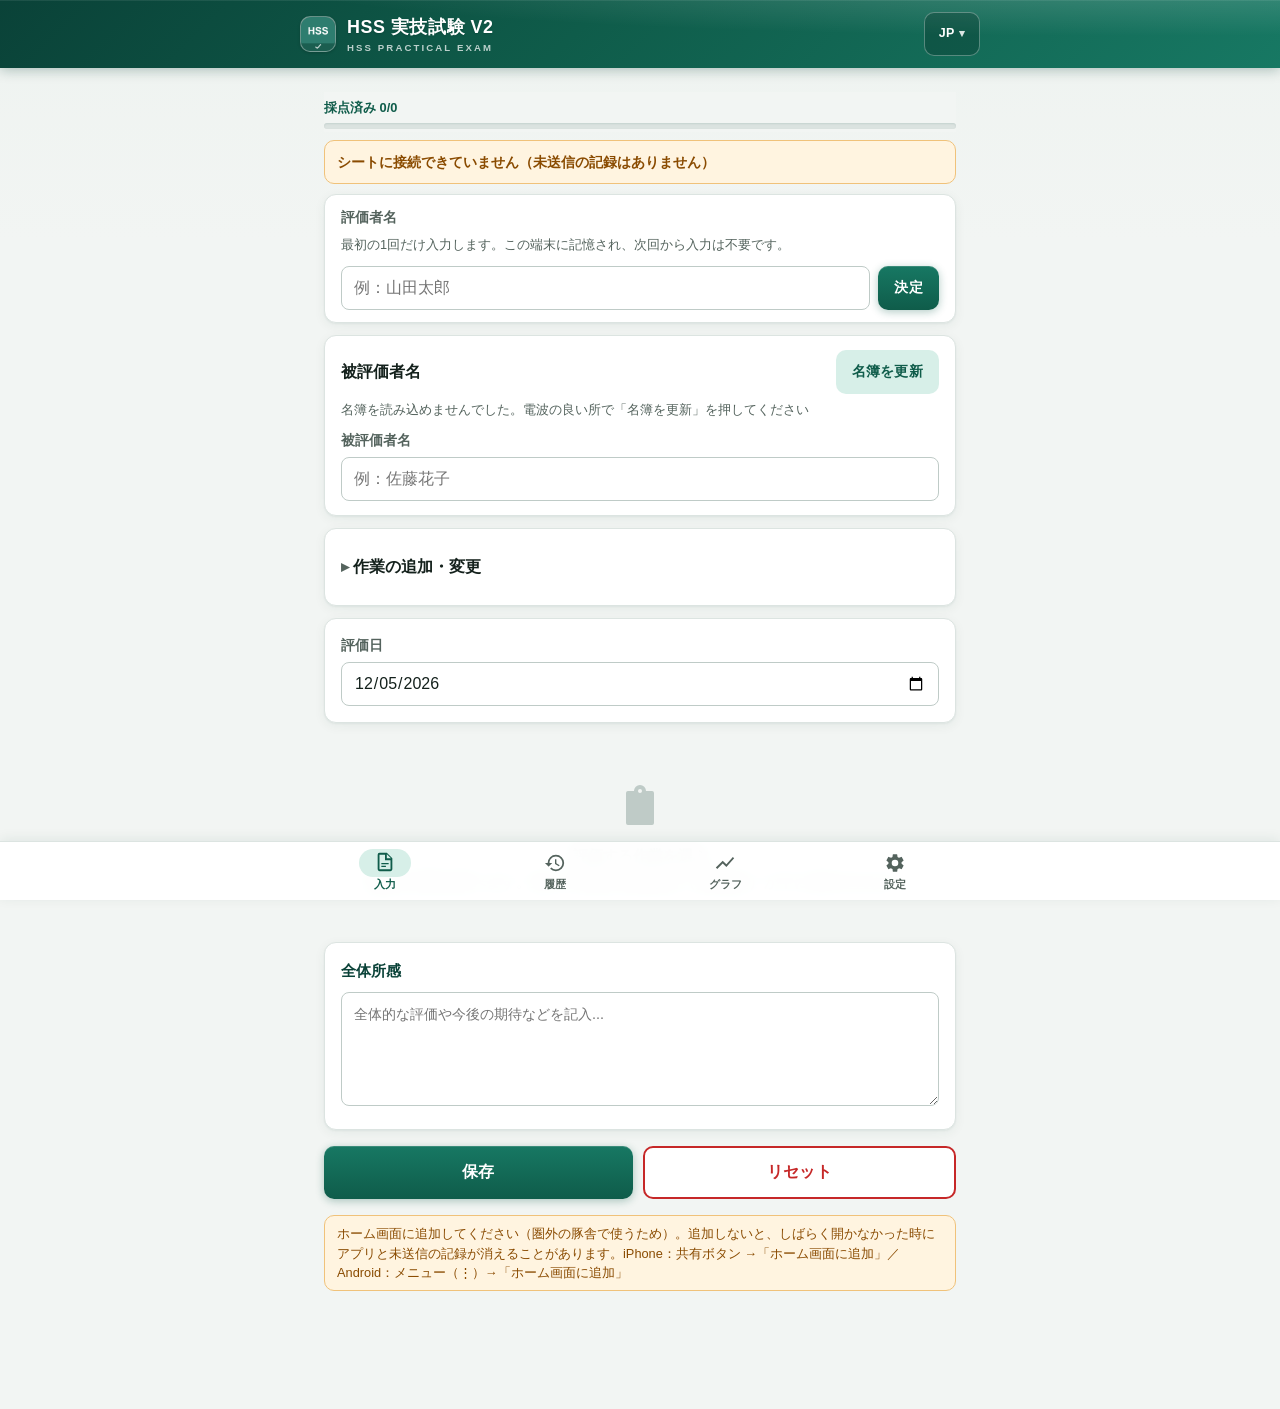
==== index.html @ 52266263 "fix(ui): 打っただけの評価者名を保存で消さない・最初の案内を「名前をタップ」に - 評価者名は決定/Enterに加えて change（キーボードを閉じた時）と保存・人の選択の時にも確定する -" ====
<!DOCTYPE html>
<html lang="ja">
<head>
<meta charset="UTF-8">
<meta name="viewport" content="width=device-width, initial-scale=1.0, viewport-fit=cover">
<title>HSS 実技試験 V2</title>
<meta name="description" content="HSS認定制度の実技試験V2。作業別評価専門・複数作業を選んで一括採点。オフライン対応PWA">
<meta name="color-scheme" content="light">
<meta name="theme-color" content="#0f5c4a">
<meta name="apple-mobile-web-app-capable" content="yes">
<meta name="apple-mobile-web-app-status-bar-style" content="black-translucent">
<meta name="apple-mobile-web-app-title" content="実技試験V2">
<link rel="manifest" href="manifest.json">
<link rel="icon" href="icon-192.png">
<link rel="apple-touch-icon" href="icon-192.png">
<script src="chart.umd.min.js" defer></script>
<link rel="stylesheet" href="styles.css">
<link rel="stylesheet" href="v2.css">
</head>
<body>

<header class="hdr">
  <div class="brand">
    <span class="brand-mk" aria-hidden="true"><img src="icon-192.png" alt="" width="36" height="36"></span>
    <div>
      <h1 data-t="appTitle">HSS 実技試験 V2</h1>
      <span class="brand-sub">HSS PRACTICAL EXAM</span>
    </div>
  </div>
  <!-- 言語切替: 今の言語だけを出す1ボタン → 押すと4言語のメニュー（採点の途中では変えないので幅を取らせない） -->
  <div class="lsw">
    <button type="button" id="lswBtn" class="lsw-btn" onclick="toggleLangMenu()" aria-haspopup="true" aria-expanded="false" aria-controls="lswMenu" aria-label="Language: 日本語"><span id="lswCur">JP</span><span class="lsw-car" aria-hidden="true">▾</span></button>
    <div id="lswMenu" class="lsw-menu" role="group" aria-label="Language" hidden>
      <button type="button" class="on" onclick="setLang('ja')" aria-pressed="true" lang="ja" data-code="JP">JP<span class="lsw-nm">日本語</span></button>
      <button type="button" onclick="setLang('en')" aria-pressed="false" lang="en" data-code="EN">EN<span class="lsw-nm">English</span></button>
      <button type="button" onclick="setLang('vi')" aria-pressed="false" lang="vi" data-code="VI">VI<span class="lsw-nm">Tiếng Việt</span></button>
      <button type="button" onclick="setLang('id')" aria-pressed="false" lang="id" data-code="ID">ID<span class="lsw-nm">Bahasa Indonesia</span></button>
    </div>
  </div>
</header>

<!-- 新しい版の通知（採点途中なら保存後に再読み込み。途中でなければ自動で再読み込み） -->
<div class="updbar" id="updBar" role="status" aria-live="polite" hidden>
  <span data-t="updReady">新しい版のアプリがあります。</span>
  <button type="button" class="b b1 b-slim" onclick="reloadApp()" data-t="btnReloadApp">再読み込み</button>
</div>

<div class="ebar" id="editBar">
  <span data-t="editingBanner">編集中</span>
  <button onclick="cancelEdit()" data-t="cancelEdit">取消</button>
</div>

<!-- 入力 -->
<div id="pgIn" class="pg on">
  <div class="prog" id="prog"><div class="prog-b" id="progB" role="progressbar" aria-valuemin="0" aria-valuemax="0" aria-valuenow="0"><div class="prog-f" id="progF"></div></div><span class="prog-t" id="progT"></span><button type="button" id="missNext" class="miss-next" onclick="missNext()" hidden></button></div>

  <div id="syncBar" class="syncbar" role="status" aria-live="polite"></div>

  <!-- 評価者（一度入れたら記憶） -->
  <div class="cd evbox" id="evBox">
    <div id="evShow" class="ev-show">
      <span class="ev-lbl" data-t="labelEvaluator">評価者名</span>
      <strong id="evName" class="ev-nm"></strong>
      <button class="b b3 b-slim" onclick="editEvaluator()" data-t="btnChange">変更</button>
    </div>
    <div id="evEdit" class="ev-edit">
      <label for="fEv" data-t="labelEvaluator">評価者名</label>
      <p class="wsel-hint" data-t="evHint">最初の1回だけ入力します。この端末に記憶され、次回から入力は不要です。</p>
      <div class="ev-row">
        <input type="text" id="fEv" data-ph="phEv" placeholder="例：山田太郎" autocomplete="name" enterkeyhint="done">
        <button class="b b1 b-slim" onclick="commitEvaluator()" data-t="btnOk">決定</button>
      </div>
    </div>
  </div>

  <!-- 被評価者タブ（シートの「受験者」から） -->
  <div class="cd eebox">
    <div class="wsel-hd">
      <h3 data-t="labelEvaluatee">被評価者名</h3>
      <button class="b b3 b-slim" onclick="reloadRoster()" data-t="btnReload">名簿を更新</button>
    </div>
    <p id="eeLead" class="ee-lead" hidden></p>
    <div id="eeFarms" class="efarms" role="group" aria-label="Farm"></div>
    <div id="eeFindBox" class="ee-find" hidden>
      <input type="search" id="eeFind" data-ph="eeFindPh" placeholder="名前で探す" aria-label="Search" autocomplete="off" enterkeyhint="search">
    </div>
    <div id="eeTabs" class="eetabs" role="group" aria-label="Evaluatee"></div>
    <p id="eeNote" class="wsel-hint" aria-live="polite"></p>
    <p id="eeWarn" class="eewarn" role="status" hidden></p>
    <button type="button" id="eeAdd" class="b b3 b-slim ee-add" onclick="openManualEe()" data-t="eeAddManual" hidden>＋ 名簿にない人を入力</button>
    <div id="eeManual" class="ee-manual">
      <label for="fEe" data-t="labelEvaluatee">被評価者名</label>
      <input type="text" id="fEe" data-ph="phEe" placeholder="例：佐藤花子">
    </div>
  </div>

  <!-- 作業の複数選択パネル（名簿の作業が自動で入る。手動で変更も可） -->
  <details class="cd wsel" id="wselBox">
    <summary class="wsel-hd">
      <h3 data-t="wselTitle">作業の追加・変更</h3>
      <span class="wsel-cnt" id="wselCnt" aria-live="polite"></span>
    </summary>
    <p class="wsel-hint" data-t="wselHint">名簿の人を選ぶと作業は自動で入ります。ここは作業を足す・外す時や、名簿にない人を評価する時に使います。</p>
    <div id="wselCats"></div>
    <div class="wsel-acts">
      <button class="b b2 b-slim" onclick="clearWorks()" data-t="btnClearSel">選択を全て解除</button>
    </div>
  </details>

  <div class="cd meta">
    <label for="fDate" data-t="labelDate">評価日</label>
    <input type="date" id="fDate">
  </div>

  <div id="eeCur" class="eecur" role="status" tabindex="-1" hidden></div>
  <div id="cards"></div>

  <div class="cd oasec">
    <h3 id="fOvLbl" data-t="overall">全体所感</h3>
    <textarea id="fOv" class="oata" rows="4" data-ph="phOv" aria-labelledby="fOvLbl" placeholder="全体的な評価や今後の期待などを記入..."></textarea>
  </div>
  <div class="bg">
    <button class="b b1" id="btnSave" onclick="doSave()" data-t="btnSave">保存</button>
    <button class="b b2" onclick="doReset()" data-t="btnReset">リセット</button>
  </div>
  <!-- ホーム画面から起動していない時の案内（Safari はホーム画面に無いサイトの保存を7日で消す）。
       名簿の1人目が初期画面に入るよう、入力タブでは末尾に置く（設定タブにも同じ案内） -->
  <p id="a2hsBar" class="a2hsbar mt12" data-t="a2hs" hidden>ホーム画面に追加してください（圏外の豚舎で使うため）。</p>
</div>

<!-- 履歴 -->
<div id="pgHi" class="pg">
  <div class="hctrl">
    <select id="hFil" onchange="drawHist()"><option value="" data-t="filterAll">全員</option></select>
    <button class="b b3 b-slim" onclick="doCSV()" data-t="btnCSV">CSV出力</button>
  </div>
  <div id="hList" class="hlist"></div>
</div>

<!-- グラフ -->
<div id="pgCh" class="pg">
  <div class="chc">
    <label for="chSel" data-t="selEe">被評価者を選択</label>
    <select id="chSel" onchange="onChPerson()"><option value="" data-t="selPh">-- 選択してください --</option></select>
    <label for="chWork" data-t="chWorkLbl">作業</label>
    <select id="chWork" onchange="drawCharts()"></select>
  </div>
  <div id="chArea">
    <div class="chb"><h3 data-t="chLine">平均点の推移</h3><canvas id="cvL"></canvas></div>
    <div class="chb"><h3 data-t="chRadar">種目別レーダーチャート（直近）</h3><canvas id="cvR"></canvas></div>
  </div>
  <div id="chNone" class="nd" style="display:none" data-t="selEe"></div>
</div>

<!-- 設定 -->
<div id="pgCfg" class="pg">
  <div class="cfg-blk">
    <label for="cfgUrl" data-t="sheetUrlLbl">記録用スプレッドシートの送信先URL（GAS …/exec）</label>
    <input type="url" id="cfgUrl" inputmode="url" autocomplete="off" placeholder="https://script.google.com/macros/s/…/exec">
    <div class="mt12"><button class="b b1 b-full" onclick="saveSheetUrl()" data-t="btnSaveUrl">送信先を保存して接続確認</button></div>
  </div>
  <div class="cfg-blk">
    <label for="cfgExamStart" data-t="examStartLbl">試験開始日</label>
    <input type="date" id="cfgExamStart" onchange="setExamStart(this.value)">
    <p class="cfg-hint mt12" data-t="examStartHint">この日以降の記録で「実施済・途中・残り」を数えます（2日以上に分けた試験も続きから）。前回の試験の記録が端末に残っている時に設定してください。空欄＝端末の全記録。</p>
  </div>
  <div class="cfg-blk">
    <p data-t="backupHint" class="cfg-hint">端末の故障や誤消去に備えて、全評価データを1ファイルに保存できます。復元では既存の記録は残り、新しい記録だけが追加されます。</p>
    <button class="b b4 b-full" onclick="exportAll()" data-t="expAll">⬇ 全データをバックアップ</button>
    <div class="mt12">
      <button class="b b3 b-full" onclick="document.getElementById('impAllFile').click()" data-t="impAll">⬆ バックアップから復元</button>
    </div>
    <input type="file" id="impAllFile" accept="application/json,.json" style="display:none" onchange="importAll(this)">
  </div>
  <div class="cfg-blk">
    <p class="cfg-hint" data-t="aboutHint">評価項目（各作業5種目・レベル1〜5基準）は睦沢農場「業務の目的と注意点」と現場マニュアルに基づいています。項目の変更はアプリ更新で行います。</p>
    <p class="cfg-hint" id="dataVer"></p>
    <p class="cfg-hint" id="storeSt"></p>
    <p class="a2hsbar" data-t="a2hs" hidden>ホーム画面に追加してください（圏外の豚舎で使うため）。</p>
  </div>
</div>

<!-- モーダル -->
<div class="mo" id="modal" role="dialog" aria-modal="true" aria-labelledby="moTitle" onclick="if(event.target===this)closeMo()">
  <div class="mc" id="moBody"></div>
</div>
<div class="toast" id="toast" role="status" aria-live="polite"></div>

<!-- タブ -->
<nav class="tabs" aria-label="Main">
  <button class="on" data-pg="pgIn" onclick="swTab(this)">
    <svg viewBox="0 0 24 24"><path d="M14 2H6a2 2 0 0 0-2 2v16a2 2 0 0 0 2 2h12a2 2 0 0 0 2-2V8l-6-6zM14 3.5L18.5 8H14V3.5zM6 20V4h6v6h6v10H6z"/><path d="M8 13h8v1.5H8zM8 16h5v1.5H8z"/></svg>
    <span data-t="tabIn">入力</span>
  </button>
  <button data-pg="pgHi" onclick="swTab(this)">
    <svg viewBox="0 0 24 24"><path d="M13 3a9 9 0 0 0-9 9H1l3.89 3.89.07.14L9 12H6c0-3.87 3.13-7 7-7s7 3.13 7 7-3.13 7-7 7c-1.93 0-3.68-.79-4.94-2.06l-1.42 1.42A8.954 8.954 0 0 0 13 21a9 9 0 0 0 0-18zm-1 5v5l4.28 2.54.72-1.21-3.5-2.08V8H12z"/></svg>
    <span data-t="tabHi">履歴</span>
  </button>
  <button data-pg="pgCh" onclick="swTab(this)">
    <svg viewBox="0 0 24 24"><path d="M3.5 18.49l6-6.01 4 4L22 6.92l-1.41-1.41-7.09 7.97-4-4L2 16.99z"/></svg>
    <span data-t="tabCh">グラフ</span>
  </button>
  <button data-pg="pgCfg" onclick="swTab(this)">
    <svg viewBox="0 0 24 24"><path d="M19.14 12.94c.04-.3.06-.61.06-.94 0-.32-.02-.64-.07-.94l2.03-1.58a.49.49 0 0 0 .12-.61l-1.92-3.32a.49.49 0 0 0-.59-.22l-2.39.96c-.5-.38-1.03-.7-1.62-.94l-.36-2.54a.48.48 0 0 0-.48-.41h-3.84a.48.48 0 0 0-.48.41l-.36 2.54c-.59.24-1.13.57-1.62.94l-2.39-.96a.49.49 0 0 0-.59.22L2.74 8.87a.48.48 0 0 0 .12.61l2.03 1.58c-.05.3-.07.62-.07.94s.02.64.07.94l-2.03 1.58a.49.49 0 0 0-.12.61l1.92 3.32c.12.22.37.29.59.22l2.39-.96c.5.38 1.03.7 1.62.94l.36 2.54c.05.24.26.41.48.41h3.84c.24 0 .44-.17.48-.41l.36-2.54c.59-.24 1.13-.56 1.62-.94l2.39.96c.22.08.47 0 .59-.22l1.92-3.32c.12-.22.07-.47-.12-.61l-2.01-1.58zM12 15.6A3.6 3.6 0 1 1 12 8.4a3.6 3.6 0 0 1 0 7.2z"/></svg>
    <span data-t="tabCfg">設定</span>
  </button>
</nav>

<script src="works-v2.js"></script>
<script src="js/config.js"></script>
<script src="js/util.js"></script>
<script src="js/i18n.js"></script>
<script src="js/data.js"></script>
<script src="js/store.js"></script>
<script src="js/person.js"></script>
<script src="js/contract.js"></script>
<script src="js/ui.js"></script>
<script src="js/sync.js"></script>
<script src="js/app.js"></script>
</body>
</html>
---- styles.css ----
/* ==============================================================
   HSS 評価システム — スタイルシート v3
   設計方針: ビジネス調・視認性最優先（高コントラスト / 44px+ タップ領域）
   構成: 1.トークン 2.ベース 3.ヘッダー 4.バー類 5.ページ/カード
        6.入力 7.採点 8.基準 9.ボタン 10.履歴 11.モーダル
        12.グラフ 13.設定 14.フィードバック 15.ナビ 16.応答/印刷
   ============================================================== */

/* ---------- 1. デザイントークン ---------- */
*,*::before,*::after{box-sizing:border-box;margin:0;padding:0}
:root{
  /* ブランド（深緑） */
  --pri:#177863;
  --pri-d:#0f5c4a;
  --pri-dd:#0a4238;
  --pri-l:#d7efe8;
  --pri-ll:#eef8f4;
  /* スコア5段階（信号系・文字色はWCAG 4.5:1以上を各背景で担保）
     背景が明るい 2〜4 は濃色文字、暗い 1・5 は白文字 */
  --s5:#12753a;--s5-tx:#ffffff;
  --s4:#7cb342;--s4-tx:#1f3308;
  --s3:#f6b100;--s3-tx:#4a3800;
  --s2:#f57c00;--s2-on:#401f00;--s2-tx:#a34700;
  --s1:#c62828;--s1-tx:#c62828;
  --s1-l:#fdecea;--s2-l:#fff3e0;
  /* ニュートラル */
  --bg:#f2f5f3;
  --card:#ffffff;
  --txt:#14211c;
  --sub:#54635d;
  --bdr:#dce4e1;
  --bdr-strong:#bfcbc7;
  /* 形状・影（ブランド色を含む多層シャドウ） */
  --r-sm:8px;--r:12px;--r-lg:18px;
  --sh:0 1px 2px rgba(10,66,56,.05),0 3px 12px rgba(10,66,56,.06);
  --sh-lg:0 6px 16px rgba(10,66,56,.10),0 16px 40px rgba(10,66,56,.14);
  /* タップ領域の最低寸法 */
  --tap:44px;
  /* iOS セーフエリア */
  --safe-b:env(safe-area-inset-bottom,0px);
  color-scheme:light;
  accent-color:var(--pri);
}

/* ---------- 2. ベース ---------- */
html{font-size:16px;-webkit-text-size-adjust:100%;scrollbar-color:var(--bdr-strong) transparent}
body{
  font-family:"Noto Sans JP",-apple-system,BlinkMacSystemFont,"Hiragino Kaku Gothic ProN","Yu Gothic UI",Meiryo,sans-serif;
  font-feature-settings:"palt";
  background:var(--bg);
  background-image:linear-gradient(180deg,#eef3f0 0%,var(--bg) 240px);
  color:var(--txt);line-height:1.6;min-height:100vh;
  padding-bottom:calc(84px + var(--safe-b));
  -webkit-tap-highlight-color:transparent;
}
::-webkit-scrollbar{width:10px;height:10px}
::-webkit-scrollbar-thumb{background:var(--bdr-strong);border-radius:5px;border:2px solid var(--bg)}
::-webkit-scrollbar-track{background:transparent}
:focus-visible{outline:3px solid var(--pri);outline-offset:2px;border-radius:4px}
::selection{background:var(--pri-l)}
button{touch-action:manipulation}

/* ---------- 3. ヘッダー ---------- */
.hdr{
  background:
    radial-gradient(130% 160% at 88% -30%,rgba(255,255,255,.20),transparent 52%),
    linear-gradient(135deg,var(--pri-dd) 0%,var(--pri-d) 45%,var(--pri) 100%);
  color:#fff;padding:11px 16px;
  padding-top:calc(11px + env(safe-area-inset-top,0px));
  display:flex;align-items:center;gap:10px;
  /* 貼り付けない: 採点中に固定で残すのは進捗と作業見出しだけ（言語は採点の途中で変えない） */
  position:relative;z-index:100;
  box-shadow:0 1px 0 rgba(255,255,255,.08) inset,0 2px 12px rgba(10,66,56,.30);
}
.brand{display:flex;align-items:center;gap:11px;flex:1;min-width:0}
.brand>div{min-width:0}
.brand-mk{
  flex-shrink:0;width:36px;height:36px;border-radius:10px;
  background:linear-gradient(160deg,rgba(255,255,255,.22),rgba(255,255,255,.08));
  border:1px solid rgba(255,255,255,.30);
  box-shadow:0 1px 3px rgba(0,0,0,.18),0 1px 0 rgba(255,255,255,.14) inset;
  display:flex;align-items:center;justify-content:center;overflow:hidden;
}
.brand-mk img{width:100%;height:100%;object-fit:cover;border-radius:inherit;display:block}
.hdr h1{font-size:1.04rem;font-weight:700;letter-spacing:.03em;white-space:nowrap;overflow:hidden;text-overflow:ellipsis;text-shadow:0 1px 2px rgba(0,0,0,.15)}
.hdr .brand-sub{display:block;font-size:.6rem;font-weight:600;color:rgba(255,255,255,.72);letter-spacing:.22em;line-height:1.3;text-transform:uppercase}
.lsw{position:relative;flex-shrink:0}
/* 今の言語だけの1ボタン（押すと4言語のメニュー） */
.lsw-btn{
  display:inline-flex;align-items:center;justify-content:center;gap:4px;
  min-width:56px;min-height:44px;padding:0 10px;border-radius:10px;
  background:rgba(0,0,0,.18);border:1px solid rgba(255,255,255,.30);color:#fff;
  font:inherit;font-size:.78rem;font-weight:700;letter-spacing:.04em;cursor:pointer;
  transition:background .15s;
}
.lsw-btn:hover,.lsw-btn[aria-expanded="true"]{background:rgba(255,255,255,.16)}
.lsw-car{font-size:.7rem;opacity:.85}
.lsw-menu{
  position:absolute;right:0;top:calc(100% + 6px);z-index:120;min-width:196px;
  display:flex;flex-direction:column;gap:2px;padding:4px;
  background:#fff;border:1px solid var(--bdr);border-radius:12px;box-shadow:0 8px 24px rgba(10,66,56,.22);
}
.lsw-menu[hidden]{display:none}
.lsw-menu button{
  display:flex;align-items:center;gap:10px;min-height:44px;padding:6px 12px;border:0;border-radius:8px;
  background:transparent;color:var(--txt);font:inherit;font-size:.78rem;font-weight:800;letter-spacing:.04em;
  text-align:left;cursor:pointer;
}
.lsw-menu .lsw-nm{font-size:.92rem;font-weight:600;letter-spacing:0}
.lsw-menu button:hover{background:var(--pri-ll)}
.lsw-menu button.on{background:var(--pri-l);color:var(--pri-dd)}
.lsw-menu button.on::after{content:"✓";margin-left:auto;font-weight:800;color:var(--pri-d)}
/* スマホ幅: 飾りの英字サブタイトルは出さず、アプリ名は切らずに折り返す（ヘッダー56〜60px） */
@media(max-width:479.98px){
  .hdr{padding:6px 12px;padding-top:calc(6px + env(safe-area-inset-top,0px));gap:8px}
  .brand{gap:9px}
  .hdr .brand-sub{display:none}
  .hdr h1{font-size:.95rem;line-height:1.2;white-space:normal;overflow:visible;text-overflow:clip;overflow-wrap:anywhere}
}

/* ---------- 4. モード切替・豚舎/作業バー・編集バナー ---------- */
.modebar{display:flex;background:#fff;border-bottom:1px solid var(--bdr);box-shadow:0 1px 3px rgba(10,66,56,.04)}
.modebar button{
  flex:1;min-height:var(--tap);padding:12px 8px;border:none;background:#fff;
  font-size:.93rem;font-weight:700;letter-spacing:.01em;color:var(--sub);cursor:pointer;
  border-bottom:3px solid transparent;
  transition:color .15s,border-color .15s,background .15s;
}
.modebar button:hover{color:var(--pri-d);background:var(--pri-ll)}
.modebar button.on{color:var(--pri-d);border-bottom-color:var(--pri);background:var(--pri-ll)}
.modebar button:active{transform:scale(.98)}

.barnbar{display:flex;align-items:center;gap:8px;background:#fff;border-bottom:1px solid var(--bdr);padding:10px 16px}
.barnbar-lbl{font-size:.82rem;font-weight:700;color:var(--sub);white-space:nowrap}
.bb-ic{flex-shrink:0;width:18px;height:18px;fill:var(--pri);}
.barnbar select{
  flex:1;max-width:320px;min-height:var(--tap);padding:9px 34px 9px 12px;
  border:2px solid var(--pri);border-radius:var(--r-sm);
  background:#fff url("data:image/svg+xml;charset=utf-8,%3Csvg xmlns='http://www.w3.org/2000/svg' width='12' height='8'%3E%3Cpath d='M1 1l5 5 5-5' fill='none' stroke='%23177863' stroke-width='2' stroke-linecap='round'/%3E%3C/svg%3E") no-repeat right 12px center;
  font-size:.95rem;font-weight:700;color:var(--pri-d);cursor:pointer;
  appearance:none;-webkit-appearance:none;
  box-shadow:0 1px 2px rgba(10,66,56,.06);
  transition:background-color .15s,box-shadow .15s;
}
.barnbar select:hover{background-color:var(--pri-ll)}
.barnbar select:focus{box-shadow:0 0 0 3px var(--pri-l)}

.ebar{
  display:none;background:var(--s2-l);border-bottom:2px solid var(--s2);
  padding:10px 16px;text-align:center;font-size:.85rem;font-weight:700;color:var(--s2-tx);
  align-items:center;justify-content:center;gap:10px;
}
.ebar.show{display:flex}
.ebar button{background:#fff;border:1.5px solid var(--s2-tx);color:var(--s2-tx);border-radius:7px;padding:5px 14px;min-height:44px;font-size:.8rem;font-weight:700;cursor:pointer;transition:background .15s,color .15s}
.ebar button:hover{background:var(--s2-tx);color:#fff}

/* ---------- 5. ページ・カード ---------- */
.pg{display:none;padding:16px;max-width:680px;margin:0 auto}
.pg.on{display:block;animation:pgin .22s ease-out}
@keyframes pgin{from{opacity:0;transform:translateY(6px)}to{opacity:1;transform:none}}

.cd{background:var(--card);border:1px solid var(--bdr);border-radius:var(--r);padding:16px;margin-bottom:12px;box-shadow:var(--sh)}

/* 評価カードの入場を段階表示（遅延はJS側でカード通し番号から付与。見出しは対象外） */
#cards>.cd{animation:cdin .3s ease-out backwards}
@keyframes cdin{from{opacity:0;transform:translateY(8px)}to{opacity:1;transform:none}}

/* セクション見出し */
.stit{
  display:flex;align-items:baseline;gap:8px;
  font-size:.97rem;font-weight:700;letter-spacing:.02em;color:var(--pri-dd);
  padding:10px 2px 8px;margin-top:14px;margin-bottom:12px;
  border-bottom:2px solid var(--pri);
}
.stit::before{content:"";width:5px;height:1.05em;border-radius:3px;background:linear-gradient(180deg,var(--pri),var(--pri-d));align-self:center;flex-shrink:0}
.stit .stit-sub{font-size:.72rem;color:var(--sub);font-weight:600;margin-left:4px}

/* ---------- 6. メタ入力・所感 ---------- */
.meta label{display:block;font-size:.85rem;font-weight:700;color:var(--sub);margin-bottom:5px}
.meta input{
  width:100%;min-height:var(--tap);padding:10px 12px;
  border:1.5px solid var(--bdr-strong);border-radius:var(--r-sm);
  font-size:1rem;font-family:inherit;margin-bottom:14px;outline:0;background:#fff;color:var(--txt);
  transition:border-color .15s,box-shadow .15s;
}
.meta input:hover{border-color:var(--pri)}
.meta input:focus{border-color:var(--pri);box-shadow:0 0 0 3px var(--pri-l)}
.meta input:last-child{margin-bottom:0}

.oasec h3{font-size:.95rem;margin-bottom:8px;color:var(--pri-dd)}
.ec textarea,.oata{
  width:100%;padding:10px 12px;border:1.5px solid var(--bdr-strong);border-radius:var(--r-sm);
  font-size:.9rem;font-family:inherit;line-height:1.6;resize:vertical;min-height:60px;outline:0;
  background:#fff;color:var(--txt);transition:border-color .15s,box-shadow .15s;
}
.ec textarea:hover,.oata:hover{border-color:var(--pri)}
.ec textarea:focus,.oata:focus{border-color:var(--pri);box-shadow:0 0 0 3px var(--pri-l)}
.clbl{font-size:.8rem;font-weight:600;color:var(--sub);margin-bottom:4px}

/* ---------- 7. 評価カード・採点 ---------- */
.ec{border-left:4px solid var(--bdr-strong);transition:border-color .3s,box-shadow .3s}
.ec.scored{border-left-color:var(--pri)}
.ec .en{font-size:.72rem;font-weight:700;color:var(--pri);letter-spacing:.1em;font-variant-numeric:tabular-nums}
.ec .enm{font-size:1.04rem;font-weight:700;margin:4px 0;line-height:1.45}
.ec .ed{font-size:.82rem;color:var(--sub);margin-bottom:12px;line-height:1.55}

/* 点数ボタン: 各スコア色を --sc に集約（下端ヒント/ホバー/選択で共用） */
.sr{display:flex;gap:clamp(3px,1.2vw,6px);margin-bottom:10px}   /* 狭い画面ではすき間を詰めてラベルの幅を確保 */
.sb{
  flex:1;min-width:0;min-height:58px;padding:4px 1px 6px;border:2px solid var(--bdr-strong);border-radius:10px;background:#fff;
  font-size:1.15rem;font-weight:700;font-variant-numeric:tabular-nums;color:var(--txt);cursor:pointer;
  display:flex;flex-direction:column;align-items:center;justify-content:center;gap:1px;
  position:relative;overflow:hidden;
  transition:transform .12s,border-color .15s,background .15s,box-shadow .15s,color .15s;
}
.sb::after{content:"";position:absolute;left:0;right:0;bottom:0;height:4px;background:var(--sc,transparent);opacity:.55;transition:opacity .15s}
.sb[data-s="5"]{--sc:var(--s5)}
.sb[data-s="4"]{--sc:var(--s4)}
.sb[data-s="3"]{--sc:var(--s3)}
.sb[data-s="2"]{--sc:var(--s2)}
.sb[data-s="1"]{--sc:var(--s1)}
.sb .sl{
  /* 点数の意味を伝える唯一のラベル: 切らない（幅に合わせて縮め、足りなければ2行。高さは2行分でそろえる） */
  font-size:clamp(.6rem,2.6vw,.7rem);font-weight:600;color:var(--sub);line-height:1.1;letter-spacing:-.01em;
  text-align:center;padding:0;max-width:100%;overflow-wrap:anywhere;hyphens:auto;-webkit-hyphens:auto;
  min-height:2.2em;display:flex;align-items:center;justify-content:center;
}
.sb:hover{border-color:var(--sc,var(--pri));background:var(--pri-ll)}
.sb:active{transform:scale(.94)}
.sb.sel{background:var(--sc);border-color:transparent;box-shadow:0 3px 10px rgba(10,66,56,.24)}
.sb.sel::after{opacity:0}
.sb[data-s="5"].sel{color:var(--s5-tx)}
.sb[data-s="5"].sel .sl{color:rgba(255,255,255,.92)}
.sb[data-s="4"].sel{color:var(--s4-tx)}
.sb[data-s="4"].sel .sl{color:var(--s4-tx)}
.sb[data-s="3"].sel{color:var(--s3-tx)}
.sb[data-s="3"].sel .sl{color:var(--s3-tx)}
.sb[data-s="2"].sel{color:var(--s2-on)}
.sb[data-s="2"].sel .sl{color:var(--s2-on)}
.sb[data-s="1"].sel{color:#fff}
.sb[data-s="1"].sel .sl{color:rgba(255,255,255,.92)}

/* 未採点警告 */
.ec.warn{border-left-color:var(--s1);box-shadow:0 0 0 2px var(--s1-l),var(--sh);animation:shake .4s}
@keyframes shake{0%,100%{transform:translateX(0)}25%{transform:translateX(-4px)}75%{transform:translateX(4px)}}

/* 採点進捗バー */
.prog{position:sticky;top:0;z-index:90;background:var(--bg);display:flex;align-items:center;gap:10px;padding:6px 0 14px;margin-bottom:8px}
/* 進捗バーは .prog の下端の全幅の線（未採点ボタンが出ても潰れない） */
.prog-b{position:absolute;left:0;right:0;bottom:3px;height:6px;background:#dbe3e0;border-radius:6px;overflow:hidden;box-shadow:inset 0 1px 2px rgba(10,66,56,.10)}
.prog-f{position:relative;overflow:hidden;height:100%;background:linear-gradient(90deg,var(--pri) 0%,var(--pri-d) 100%);border-radius:6px;width:0;transition:width .3s ease}
.prog-f.done{background:linear-gradient(90deg,var(--s4) 0%,var(--s5) 100%)}
/* 全項目採点完了の光沢スイープ */
.prog-f.done::after{
  content:"";position:absolute;inset:0;
  background:linear-gradient(105deg,transparent 30%,rgba(255,255,255,.55) 50%,transparent 70%);
  animation:shine 1.6s ease-out .2s 2;transform:translateX(-100%);
}
@keyframes shine{to{transform:translateX(100%)}}
/* 未採点がある間は「採点済 x/y」の代わりに「未採点 n 件・次へ」だけを出す（件数の表示は1つ） */
.prog.has-miss{padding-top:0;padding-bottom:10px}
.prog.has-miss .prog-t{display:none}
.prog-t{font-size:.8rem;font-weight:700;color:var(--pri-d);white-space:nowrap;font-variant-numeric:tabular-nums}

/* ---------- 7.5 マニュアル深リンク（作業評価 → genba-manual該当ページ） ---------- */
.man-link{
  display:flex;align-items:center;gap:10px;
  min-height:var(--tap);padding:10px 16px;margin:2px 0 4px;
  background:var(--card);border:1px solid var(--pri);border-radius:var(--r);
  color:var(--pri-d);font-weight:700;font-size:.92rem;text-decoration:none;
  box-shadow:var(--sh);
}
.man-link:hover{background:var(--pri-ll)}
.man-link svg{width:20px;height:20px;fill:var(--pri);flex:none}

/* ---------- 8. 評価基準（レベル1〜5） ---------- */
.crit-tg{
  width:100%;min-height:44px;margin:2px 0 10px;
  background:var(--pri-ll);border:1px solid var(--pri);color:var(--pri-d);
  border-radius:var(--r-sm);padding:9px 12px;font-size:.82rem;font-weight:700;cursor:pointer;text-align:center;
  transition:background .15s;
}
.crit-tg:hover{background:var(--pri-l)}
.crit-tg:active{transform:scale(.98)}
.crit{display:none;margin:0 0 12px;border:1px solid var(--bdr);border-radius:10px;overflow:hidden;background:#fff;box-shadow:var(--sh)}
.crit.open{display:block;animation:pgin .18s ease-out}
.crit-k{padding:10px 12px;background:var(--pri-ll);font-size:.8rem;color:var(--sub);line-height:1.55;border-bottom:1px solid var(--bdr)}
.crit-k b{color:var(--pri-dd);margin-right:6px}
.crit-lv{display:flex;gap:10px;padding:11px 12px;border-bottom:1px solid #eef2f1;cursor:pointer;align-items:flex-start;transition:background .15s}
.crit-lv:last-child{border-bottom:none}
.crit-lv:hover{background:var(--pri-ll)}
.crit-lv:active{background:var(--pri-l)}
.crit-lv.sel{background:var(--pri-l);box-shadow:inset 4px 0 0 var(--pri)}
.crit-n{flex-shrink:0;width:30px;height:30px;border-radius:8px;color:#fff;font-weight:700;display:flex;align-items:center;justify-content:center;font-size:.95rem;box-shadow:0 1px 3px rgba(10,66,56,.18)}
.crit-t{font-size:.875rem;line-height:1.55}
.crit-t b{display:block;font-size:.76rem;color:var(--sub);margin-bottom:2px}

/* ---------- 9. アクションボタン ---------- */
.bg{display:flex;gap:10px;margin:16px 0}
.b{
  flex:1;min-height:50px;padding:14px;border:none;border-radius:10px;
  font-size:1rem;font-weight:700;letter-spacing:.02em;font-family:inherit;cursor:pointer;
  transition:transform .12s,background .15s,box-shadow .15s,filter .15s;
}
.b:active{transform:scale(.97)}
.b1{background:linear-gradient(180deg,var(--pri) 0%,var(--pri-d) 100%);color:#fff;box-shadow:0 2px 8px rgba(15,92,74,.32),0 1px 0 rgba(255,255,255,.15) inset}
.b1:hover{filter:brightness(1.08)}
.b2{background:#fff;color:var(--s1-tx);border:2px solid var(--s1)}
.b2:hover{background:var(--s1-l)}
.b3{background:var(--pri-l);color:var(--pri-d)}
.b3:hover{background:#c5e6dc}
.b4{background:var(--s2-l);color:var(--s2-tx);border:2px solid var(--s2)}
.b4:hover{background:#ffe4c2}
.b-full{width:100%}
.b-slim{flex:0 0 auto;min-height:var(--tap);padding:10px 16px;font-size:.85rem}

/* ---------- 10. 履歴 ---------- */
.hctrl{display:flex;gap:8px;margin-bottom:16px}
.hctrl select{
  flex:1;min-height:var(--tap);padding:10px 34px 10px 12px;
  border:1.5px solid var(--bdr-strong);border-radius:var(--r-sm);font-size:.9rem;font-family:inherit;
  background:#fff url("data:image/svg+xml;charset=utf-8,%3Csvg xmlns='http://www.w3.org/2000/svg' width='12' height='8'%3E%3Cpath d='M1 1l5 5 5-5' fill='none' stroke='%2354635d' stroke-width='2' stroke-linecap='round'/%3E%3C/svg%3E") no-repeat right 12px center;
  appearance:none;-webkit-appearance:none;outline:0;color:var(--txt);
  transition:border-color .15s,box-shadow .15s;
}
.hctrl select:hover{border-color:var(--pri)}
.hctrl select:focus{border-color:var(--pri);box-shadow:0 0 0 3px var(--pri-l)}
.hlist{display:flex;flex-direction:column;gap:8px}
.hi{
  background:var(--card);border:1px solid var(--bdr);border-radius:var(--r);
  padding:14px 16px;box-shadow:var(--sh);cursor:pointer;
  display:flex;justify-content:space-between;align-items:center;gap:10px;
  transition:border-color .15s,box-shadow .15s,transform .12s;
}
.hi:hover{border-color:var(--pri);box-shadow:var(--sh-lg);transform:translateY(-1px)}
.hi:active{background:var(--pri-ll);transform:scale(.99)}
.hi .hii{flex:1;min-width:0}
.hi .hid{font-size:.78rem;color:var(--sub);font-variant-numeric:tabular-nums}
.hi .hin{font-weight:700;font-size:.97rem;line-height:1.5}
.hi .hiw{display:inline-block;font-size:.75rem;font-weight:600;color:var(--pri-d);background:var(--pri-l);border-radius:6px;padding:1px 8px;vertical-align:1px}
.hi .hia{
  flex-shrink:0;min-width:56px;text-align:center;
  font-size:1.25rem;font-weight:700;font-variant-numeric:tabular-nums;
  color:var(--pri-d);background:var(--pri-ll);border:1px solid var(--pri-l);
  border-radius:10px;padding:6px 8px;line-height:1.2;
}
.hi .hia.av4{color:var(--s5);background:#ecf7ee;border-color:#d3ecd8}
.hi .hia.av3{color:#6b5200;background:#fff8e1;border-color:#f0e3b8}
.hi .hia.av2{color:var(--s2-tx);background:var(--s2-l);border-color:#ffe0b2}
.hi .hia.av1{color:var(--s1);background:var(--s1-l);border-color:#f5c6c2}

/* ---------- 11. モーダル ---------- */
.mo{
  display:none;position:fixed;inset:0;background:rgba(10,29,24,.58);
  backdrop-filter:blur(3px);-webkit-backdrop-filter:blur(3px);
  z-index:300;overflow-y:auto;overscroll-behavior:contain;
  padding:24px 12px calc(24px + var(--safe-b));
}
/* モーダル表示中は背面のスクロールを止める */
body.mo-open{overflow:hidden}
.mo.show{display:block;animation:moin .18s ease-out}
@keyframes moin{from{opacity:0}to{opacity:1}}
.mc{background:#fff;border-radius:var(--r-lg);max-width:560px;margin:0 auto;padding:20px 18px;box-shadow:var(--sh-lg);animation:mcin .22s ease-out}
@keyframes mcin{from{opacity:0;transform:translateY(14px)}to{opacity:1;transform:none}}
.mh{display:flex;justify-content:space-between;align-items:center;margin-bottom:16px;padding-bottom:12px;border-bottom:1px solid var(--bdr)}
.mh h3{font-size:1.04rem;color:var(--pri-dd)}
.mx{background:0;border:0;font-size:1.5rem;cursor:pointer;padding:4px 10px;min-width:44px;min-height:44px;color:var(--sub);border-radius:8px;line-height:1;transition:background .15s,color .15s}
.mx:hover{background:var(--bg);color:var(--txt)}
.di{padding:10px 0;border-bottom:1px solid #eef2f1}
.di:last-of-type{border-bottom:none}
.dih{display:flex;justify-content:space-between;align-items:center;gap:8px}
.din{font-weight:600;font-size:.9rem;line-height:1.5}
.dis{flex-shrink:0;font-weight:700;font-size:1rem;font-variant-numeric:tabular-nums;padding:2px 11px;border-radius:7px;color:#fff}
.dic{font-size:.85rem;color:var(--sub);margin-top:4px;line-height:1.55}
.dov{margin-top:12px;padding:12px;background:var(--pri-ll);border:1px solid var(--pri-l);border-left:3px solid var(--pri);border-radius:var(--r-sm);font-size:.9rem;line-height:1.6}
.ma{display:flex;gap:8px;margin-top:20px;padding-top:16px;border-top:1px solid var(--bdr)}
.ma .b{flex:1}
/* スコアチップ共通（基準リストの番号・詳細のスコア） */
.sb5{background:var(--s5);color:var(--s5-tx)}
.sb4{background:var(--s4);color:var(--s4-tx)}
.sb3{background:var(--s3);color:var(--s3-tx)}
.sb2{background:var(--s2);color:var(--s2-on)}
.sb1{background:var(--s1);color:#fff}
/* モーダル内の破壊的操作: 面積を絞ったテキストボタン */
.bt-danger{flex:0 0 auto;background:none;border:none;color:var(--s1);padding:14px 10px;min-height:50px}
.bt-danger:hover{background:var(--s1-l)}

/* ---------- 12. グラフ ---------- */
.chc,.chb{background:var(--card);border:1px solid var(--bdr);border-radius:var(--r);padding:16px;margin-bottom:16px;box-shadow:var(--sh)}
.chc label{font-size:.85rem;font-weight:700;color:var(--sub);display:block;margin-bottom:6px}
.chc select{
  width:100%;min-height:var(--tap);padding:10px 34px 10px 12px;
  border:1.5px solid var(--bdr-strong);border-radius:var(--r-sm);font-size:.9rem;font-family:inherit;
  background:#fff url("data:image/svg+xml;charset=utf-8,%3Csvg xmlns='http://www.w3.org/2000/svg' width='12' height='8'%3E%3Cpath d='M1 1l5 5 5-5' fill='none' stroke='%2354635d' stroke-width='2' stroke-linecap='round'/%3E%3C/svg%3E") no-repeat right 12px center;
  appearance:none;-webkit-appearance:none;outline:0;color:var(--txt);
  transition:border-color .15s,box-shadow .15s;
}
.chc select:hover{border-color:var(--pri)}
.chc select:focus{border-color:var(--pri);box-shadow:0 0 0 3px var(--pri-l)}
.chb h3{font-size:.9rem;margin-bottom:12px;color:var(--sub);font-weight:700}
.chb canvas{width:100%!important;max-height:300px}
.nd{
  text-align:center;color:var(--sub);padding:40px 16px;font-size:.95rem;line-height:1.7;
  background:var(--card);border:1.5px dashed var(--bdr-strong);border-radius:var(--r);
}

/* ---------- 13. 設定画面 ---------- */
.cfg-sec{margin-bottom:24px}
.cfg-sec-hdr{display:flex;align-items:center;gap:8px;margin-bottom:8px}
.cfg-sec-hdr input{
  flex:1;min-height:var(--tap);font-size:.95rem;font-weight:700;font-family:inherit;padding:8px 12px;
  border:1.5px solid var(--bdr-strong);border-radius:var(--r-sm);outline:0;color:var(--pri-dd);background:#fff;
  transition:border-color .15s,box-shadow .15s;
}
.cfg-sec-hdr input:focus{border-color:var(--pri);box-shadow:0 0 0 3px var(--pri-l)}
.cfg-item{background:var(--card);border:1px solid var(--bdr);border-radius:var(--r);padding:12px;margin-bottom:8px;box-shadow:var(--sh);border-left:3px solid var(--pri)}
.cfg-item .ci-row{display:flex;gap:6px;align-items:center;margin-bottom:6px}
.cfg-item input{flex:1;min-height:40px;padding:8px 10px;border:1.5px solid var(--bdr-strong);border-radius:6px;font-size:.9rem;font-family:inherit;outline:0;background:#fff;transition:border-color .15s,box-shadow .15s}
.cfg-item input:focus{border-color:var(--pri);box-shadow:0 0 0 3px var(--pri-l)}
.cfg-item .ci-desc{font-size:.85rem;color:var(--sub)}
.cfg-item textarea{width:100%;padding:8px 10px;border:1.5px solid var(--bdr-strong);border-radius:6px;font-size:.85rem;font-family:inherit;resize:none;min-height:40px;outline:0;color:var(--sub);background:#fff;transition:border-color .15s,box-shadow .15s}
.cfg-item textarea:focus{border-color:var(--pri);box-shadow:0 0 0 3px var(--pri-l)}
.ci-btns{display:flex;gap:4px;flex-shrink:0}
.ci-btns button{
  width:44px;height:44px;border:1px solid var(--bdr-strong);border-radius:var(--r-sm);background:#fff;cursor:pointer;
  font-size:1rem;display:flex;align-items:center;justify-content:center;color:var(--sub);transition:all .15s;
}
.ci-btns button:hover{background:var(--pri-l);color:var(--pri-d);border-color:var(--pri)}
.ci-btns button.del:hover{background:var(--s1-l);color:var(--s1);border-color:var(--s1)}
.cfg-add{display:flex;gap:8px;margin-top:8px}
.cfg-add button{
  flex:1;min-height:var(--tap);padding:10px;border:2px dashed var(--bdr-strong);border-radius:var(--r);
  background:0;font-size:.85rem;font-weight:700;font-family:inherit;color:var(--sub);cursor:pointer;transition:all .15s;
}
.cfg-add button:hover{border-color:var(--pri);color:var(--pri-d);background:var(--pri-ll)}
.cfg-blk{margin-top:28px;border-top:1px dashed var(--bdr-strong);padding-top:18px}
.cfg-hint{font-size:.8rem;color:var(--sub);line-height:1.6;margin:0 0 12px}
.mt12{margin-top:12px}.mt24{margin-top:24px}

/* ---------- 14. フィードバック（トースト） ---------- */
.toast{
  position:fixed;bottom:calc(96px + var(--safe-b));left:50%;
  transform:translateX(-50%) translateY(20px);
  background:#1c2a26;color:#fff;padding:12px 24px;border-radius:24px;
  font-size:.9rem;font-weight:600;opacity:0;transition:opacity .3s,transform .3s;
  z-index:400;pointer-events:none;white-space:nowrap;max-width:calc(100vw - 32px);
  overflow:hidden;text-overflow:ellipsis;
  box-shadow:0 6px 16px rgba(10,29,24,.30),0 1px 0 rgba(255,255,255,.08) inset;
}
.toast.show{opacity:1;transform:translateX(-50%) translateY(0)}
.toast.err{background:#b3261e}

/* ---------- 15. 下部ナビ ---------- */
.tabs{
  position:fixed;bottom:0;left:0;right:0;background:rgba(255,255,255,.96);
  backdrop-filter:blur(10px);-webkit-backdrop-filter:blur(10px);
  display:flex;border-top:1px solid var(--bdr);z-index:100;
  box-shadow:0 -2px 12px rgba(10,66,56,.08);
  padding-bottom:var(--safe-b);
}
.tabs button{
  flex:1;min-height:58px;padding:9px 2px 7px;border:none;background:0;
  font-size:.7rem;font-weight:600;font-family:inherit;color:var(--sub);cursor:pointer;
  display:flex;flex-direction:column;align-items:center;justify-content:center;gap:3px;
  transition:color .15s;position:relative;
}
.tabs button svg{width:22px;height:22px;fill:currentColor;transition:transform .15s;position:relative;z-index:1}
/* アクティブタブ: アイコン背後のピル */
.tabs button::before{
  content:"";position:absolute;top:7px;left:50%;transform:translateX(-50%) scaleX(.6);
  width:52px;height:28px;border-radius:14px;background:var(--pri-l);
  opacity:0;transition:opacity .18s,transform .18s;
}
.tabs button:hover{color:var(--pri-d)}
.tabs button.on{color:var(--pri-d);font-weight:700}
.tabs button.on::before{opacity:1;transform:translateX(-50%) scaleX(1)}
.tabs button.on svg{transform:translateY(-1px)}

/* ---------- 作業評価: プレースホルダ ---------- */
.pickwork{text-align:center;color:var(--sub);padding:48px 20px;font-size:.95rem;line-height:1.7}
.pickwork .pw-ic{width:48px;height:48px;fill:var(--bdr-strong);display:block;margin:0 auto 12px}

/* ---------- 16. 応答（画面幅・動作抑制・印刷） ---------- */
@media(min-width:640px){
  .pg{padding:24px}
  .sb{min-height:62px;font-size:1.25rem}
  .sb .sl{font-size:.72rem}
  .hdr h1{font-size:1.12rem}
  .hdr{padding:12px 24px}
}
/* 広幅: ヘッダー・バー・下部ナビをコンテンツ列(680px)に揃える */
@media(min-width:900px){
  .hdr,.modebar,.barnbar,.ebar{padding-left:calc(50% - 340px);padding-right:calc(50% - 340px)}
  .tabs{padding-left:calc(50% - 340px);padding-right:calc(50% - 340px)}
}
/* タッチ端末: 16px未満の入力欄はiOSがフォーカス時に自動ズームするため16pxへ引き上げ */
@media(pointer:coarse){
  .ec textarea,.oata,.hctrl select,.chc select,.barnbar select,
  .cfg-item input,.cfg-item textarea,.cfg-sec-hdr input{font-size:16px}
}
@media(prefers-reduced-motion:reduce){
  *,*::before,*::after{animation-duration:.01ms!important;transition-duration:.01ms!important;scroll-behavior:auto!important}
}
@media print{
  body{background:#fff;padding-bottom:0}
  .hdr,.modebar,.barnbar,.ebar,.tabs,.toast{display:none!important}
  .mo{position:static;display:block!important;background:#fff;padding:0;backdrop-filter:none}
  .mc{box-shadow:none;max-width:none}
  .pg{display:none!important}
  .mo.show~*{display:none}
}
---- v2.css ----
/* v2.css — V2専用の追加スタイル（作業複数選択パネル・作業見出し・詳細の作業グループ） */

/* 作業選択パネル */
.wsel{padding:16px}
.wsel-hd{display:flex;align-items:center;justify-content:space-between;gap:8px}
.wsel-hd h3{margin:0;font-size:1rem}
.wsel-cnt{font-size:.8rem;font-weight:700;color:#fff;background:var(--brand,#177863);border-radius:999px;padding:2px 10px;min-height:0}
.wsel-cnt:empty{display:none}
.wsel-hint{font-size:.8rem;color:var(--sub,#54635d);margin:6px 0 10px}
.wsel-acts{margin-top:10px;display:flex;justify-content:flex-end}

.wcat{border:1px solid var(--line,#e3eae7);border-radius:10px;margin-bottom:8px;background:var(--bg2,#fff);overflow:hidden}
.wcat summary{display:flex;align-items:center;justify-content:space-between;gap:8px;list-style:none;cursor:pointer;padding:10px 14px;font-weight:700;min-height:44px}
.wcat summary::-webkit-details-marker{display:none}
.wcat summary::before{content:'▸';margin-right:6px;color:var(--sub,#54635d);transition:transform .15s}
.wcat[open] summary::before{transform:rotate(90deg)}
.wcat-nm{flex:1}
.wcat-ct{font-size:.75rem;color:var(--sub,#54635d);background:var(--bg3,#eef2f0);border-radius:999px;padding:2px 8px}
.wcat-ct.has{color:#fff;background:var(--brand,#177863)}
.wcat-ls{padding:4px 10px 10px;display:grid;grid-template-columns:1fr;gap:4px}
@media(min-width:560px){.wcat-ls{grid-template-columns:1fr 1fr}}

.wchk{display:flex;align-items:center;gap:8px;padding:8px 10px;border-radius:8px;cursor:pointer;min-height:44px;border:1px solid transparent}
.wchk:hover{background:var(--bg3,#eef2f0)}
.wchk.on{background:rgba(23,120,99,.08);border-color:rgba(23,120,99,.35)}
.wchk input{width:20px;height:20px;accent-color:var(--brand,#177863);flex:none}
.wchk-no{font-size:.7rem;font-weight:700;color:var(--sub,#54635d);background:var(--bg3,#eef2f0);border-radius:6px;padding:2px 6px;flex:none;min-width:26px;text-align:center}
.wchk.on .wchk-no{color:#fff;background:var(--brand,#177863)}
.wchk-nm{font-size:.9rem}

/* 採点エリアの作業見出し: 進捗バーの下に貼り付く（作業8つ=40枚でも、今どの作業か・何枚残りかが常に見える） */
/* 貼り付く見出しは常に1行（vi/id の長い作業名でも高さを増やさない＝採点できる範囲を削らない）。全文と「今回は実施しない」は直下の .wsub（貼り付かない） */
.wshd{position:sticky;top:var(--stk,96px);z-index:80;display:flex;flex-wrap:nowrap;align-items:center;gap:6px 10px;margin:22px 2px 10px;padding:8px 10px 8px 14px;border-radius:10px;background:var(--brand,#177863);color:#fff;box-shadow:0 2px 8px rgba(10,66,56,.25)}
.wsec:first-child>.wshd,.wnav+.wsec>.wshd{margin-top:6px}
/* カードのフェードは人を選んだ最初の構築だけ（#cards.anim は buildCards(true) が付けて1回で外す）。作業の追加/外し・言語切替ではちらつかせない */
#cards.anim .wsec>.cd{animation:cdin .3s ease-out backwards}
.wshd-ct{font-size:.8rem;font-weight:800;background:#fff;color:#0f5a49;border-radius:999px;padding:2px 9px;font-variant-numeric:tabular-nums;white-space:nowrap}
.wshd-ct.full{background:#e3f5ec}
.wsub{display:flex;align-items:flex-start;gap:8px;margin:0 2px 12px;padding:0 4px}
.wsub-nm{flex:1;min-width:0;font-size:.85rem;font-weight:700;color:var(--sub,#54635d);line-height:1.4;overflow-wrap:anywhere}
.wsub-cat{font-weight:500}
.wshd-skip{flex:none;margin-left:auto;min-height:var(--tap,44px);max-width:48%;padding:4px 10px;border-radius:8px;border:1.5px solid var(--brand,#177863);background:#fff;color:var(--brand,#177863);font:inherit;font-size:.78rem;font-weight:700;cursor:pointer;line-height:1.25;text-align:center}
.wshd-skip:focus-visible{outline:3px solid #f0a500;outline-offset:2px}
#cards .ec{scroll-margin-top:calc(var(--stk,96px) + 64px)}
/* 作業の目次（タップでその作業へ・作業ごとの x/5・今日済んだ作業は「済」） */
/* 目次は農場チップと同じ1段の横スクロール（vi/id でも縦に伸びない） */
.wnav{display:flex;flex-wrap:nowrap;gap:6px;margin:4px 0 8px;overflow-x:auto;-webkit-overflow-scrolling:touch;scrollbar-width:none;padding:2px;
  -webkit-mask-image:linear-gradient(90deg,#000 calc(100% - 22px),transparent);mask-image:linear-gradient(90deg,#000 calc(100% - 22px),transparent)}
.wnav::-webkit-scrollbar{display:none}
.wnav-c{flex:none;display:inline-flex;align-items:center;gap:6px;max-width:15em;min-height:44px;padding:6px 10px;border-radius:10px;border:1.5px solid var(--brand,#177863);background:#fff;color:var(--txt,#1d2a25);font:inherit;font-size:.85rem;font-weight:700;cursor:pointer;text-align:left}
.wnav-nm{min-width:0;white-space:nowrap;overflow:hidden;text-overflow:ellipsis}
.wnav-ct{flex:none;font-size:.75rem;font-weight:800;color:#8a4b00;background:#fff1d6;border-radius:999px;padding:1px 7px;font-variant-numeric:tabular-nums}
.wnav-ct.full{color:#0f5a49;background:#e3f5ec}
.wnav-c.done{border-color:#c9d0cd;background:#dde2e0;color:#56625d;cursor:default}
.wnav-c.done .wnav-ct{color:#fff;background:#56625d}
.wnav-c:focus-visible{outline:3px solid #f0a500;outline-offset:2px}
.wchk-dn{flex:none;margin-left:auto;font-size:.72rem;font-weight:800;color:#fff;background:#56625d;border-radius:999px;padding:1px 8px}
.eetab.part{border-color:#f0a500;background:#fff8ea}
.eetab-pt{display:inline-block;margin-right:2px;padding:0 6px;border-radius:8px;background:#f0a500;color:#3d2400;font-weight:800}
.eetab.part.on{border-color:var(--brand,#177863);background:var(--brand,#177863)}
.eetab.on .eetab-pt{background:#fff;color:#0f5a49}
.wshd-no{font-size:.72rem;font-weight:700;background:rgba(255,255,255,.2);border-radius:6px;padding:2px 8px;letter-spacing:.03em}
.wshd-nm{font-weight:800;font-size:1.02rem;flex:1 1 auto;min-width:0;white-space:nowrap;overflow:hidden;text-overflow:ellipsis}
.wshd-no{flex:none;white-space:nowrap}
.wshd-ct{flex:none}
.wshd-cat{font-size:.72rem;opacity:.85}

/* 詳細モーダルの作業グループ見出し */
.dwh{display:flex;align-items:center;justify-content:space-between;gap:8px;margin:14px 0 6px;padding:6px 10px;border-radius:8px;background:var(--bg3,#eef2f0);font-weight:700}
.dwh-av{font-size:.8rem;color:var(--sub,#54635d);font-weight:700}

/* 送信状態バー */
.syncbar{display:flex;align-items:center;justify-content:space-between;gap:8px;margin:0 0 10px;padding:8px 12px;border-radius:10px;font-size:.85rem;font-weight:700;min-height:44px}
.syncbar:empty{display:none}
.syncbar.ok{background:rgba(23,120,99,.08);color:var(--brand,#177863)}
.syncbar.warn{background:#fff4e0;color:#8a4b00;border:1px solid #f0c27a}
.syncbar.busy{background:var(--bg3,#eef2f0);color:var(--sub,#54635d)}
.syncbar.off{background:var(--bg3,#eef2f0);color:var(--sub,#54635d);font-weight:500}
.snt{font-size:.72rem;font-weight:700;border-radius:6px;padding:1px 6px;margin-left:4px;white-space:nowrap}
.snt.ok{color:var(--brand,#177863);background:rgba(23,120,99,.1)}
.snt.ng{color:#8a4b00;background:#fff4e0}

/* 評価者（記憶） */
.evbox{padding:12px 16px}
.ev-show{display:flex;align-items:center;gap:10px;min-height:44px}
.ev-lbl{font-size:.8rem;color:var(--sub,#54635d);flex:none}
.ev-nm{flex:1;font-size:1.05rem;min-width:0;overflow:hidden;text-overflow:ellipsis;white-space:nowrap}
.ev-row{display:flex;gap:8px;align-items:stretch}
.ev-row input{flex:1;min-width:0;font-size:16px}
.ev-row .b{flex:none}

/* 被評価者：農場チップ=1段の横スクロール（選択中を中央へ）／人=縦に折り返すグリッド（未実施が先・実施済みは灰色で後ろ） */
.eebox{padding:14px 16px;scroll-margin-top:120px}
.eebox .wsel-hd h3{font-size:1rem;margin:0}
.efarms{position:relative;display:flex;flex-wrap:nowrap;gap:6px;overflow-x:auto;-webkit-overflow-scrolling:touch;scrollbar-width:none;padding:8px 2px 2px;margin:0 -2px;
  -webkit-mask-image:linear-gradient(90deg,#000 calc(100% - 22px),transparent);mask-image:linear-gradient(90deg,#000 calc(100% - 22px),transparent)}
.efarms::-webkit-scrollbar{display:none}
.efarms:empty{display:none}
.fchip{flex:none;display:inline-flex;align-items:center;gap:6px;min-height:44px;padding:6px 12px;border-radius:999px;border:1.5px solid var(--line,#d5dfdb);background:var(--bg2,#fff);color:inherit;font:inherit;font-size:.9rem;font-weight:700;cursor:pointer;white-space:nowrap}
.fchip-ct{font-size:.72rem;font-weight:800;color:#8a4b00;background:#fff1d6;border-radius:999px;padding:1px 7px}
.fchip-ct.zero{color:var(--brand,#177863);background:rgba(23,120,99,.12)}
.fchip.on{border-color:var(--brand,#177863);background:var(--brand,#177863);color:#fff}
.fchip.on .fchip-ct{background:#fff;color:var(--brand,#177863)}
.fchip:focus-visible{outline:3px solid #f0a500;outline-offset:2px}
.ee-find{padding:4px 0 0}
.ee-find[hidden]{display:none}
.ee-find input{width:100%;min-height:44px;padding:10px 12px;border:2px solid var(--bdr-strong,#b9c7c1);border-radius:10px;font-size:16px;font-family:inherit;background:#fff;color:var(--txt,#1d2a25)}
.ee-find input:focus{outline:0;border-color:var(--pri,#177863);box-shadow:0 0 0 3px var(--pri-l,rgba(23,120,99,.15))}
.eetabs{display:grid;grid-template-columns:repeat(2,minmax(0,1fr));gap:8px;padding:8px 0 4px}
@media(min-width:520px){.eetabs{grid-template-columns:repeat(3,minmax(0,1fr))}}
.eetabs:empty{display:none}
.eetab{position:relative;min-width:0;display:flex;flex-direction:column;align-items:flex-start;justify-content:center;gap:2px;min-height:52px;padding:6px 12px;border-radius:12px;border:2px solid #9fb3ab;background:#fff;color:var(--txt,#1d2a25);font:inherit;cursor:pointer;text-align:left}
.eetab-nm{font-weight:800;font-size:1rem;line-height:1.25;max-width:100%;overflow:hidden;display:-webkit-box;-webkit-line-clamp:3;-webkit-box-orient:vertical;word-break:break-word}
.eetab-nm.long{font-size:.9rem}
.eetab-ct{font-size:.75rem;color:var(--sub,#54635d);font-weight:700}
.eetab.done{border-color:#c9d0cd;background:#dde2e0;color:#56625d}
.eetab.done .eetab-nm{font-weight:700}
/* 実施済みの✓はタブ右上のバッジ（名前の幅を狭めない＝長いカタカナ名が切れない） */
.eetab-ok{position:absolute;top:-7px;right:-5px;width:22px;height:22px;border-radius:50%;background:#56625d;color:#fff;font-size:.8rem;font-weight:900;line-height:22px;text-align:center;box-shadow:0 0 0 2px #fff}
.eetab.on{border-color:var(--brand,#177863);background:var(--brand,#177863);color:#fff}
.eetab.on .eetab-ct{color:rgba(255,255,255,.9)}
.eetab.on .eetab-ok{background:#fff;color:var(--brand,#177863)}
.eetab:focus-visible{outline:3px solid #f0a500;outline-offset:2px}
.eegrp{grid-column:1/-1;margin:8px 0 0;padding-top:8px;border-top:1px dashed #c9d0cd;font-size:.8rem;font-weight:800;color:#56625d}
.eetab-cm{display:inline-block;margin-left:4px;padding:0 6px;border-radius:8px;background:#e6f2ee;color:#0f5a49;font-size:.7rem;font-weight:800}
.eetab.on .eetab-cm{background:rgba(255,255,255,.9)}
.eetab-unk{max-width:100%;font-size:.72rem;font-weight:800;color:#8a3b00;background:#fff3e0;border-radius:6px;padding:1px 6px;overflow-wrap:anywhere}
.eewarn{margin:6px 0 0;padding:8px 10px;border-radius:8px;background:#fff3e0;border:1px solid #f0a500;color:#6b3400;font-size:.82rem;font-weight:700;line-height:1.45;overflow-wrap:anywhere}
.eewarn[hidden]{display:none}
.eenote-stale{padding:6px 10px;border-radius:8px;background:#fff3e0;border:1px solid #f0a500;color:#6b3400!important;font-weight:700}
.eenone{grid-column:1/-1;margin:4px 0;font-size:.9rem;color:var(--sub,#54635d)}
.ee-add{width:100%;margin-top:6px;min-height:48px}
.ee-add[hidden]{display:none}
.snt.off{color:#6b3fa0;background:#f1e9fb}
.ee-manual input{font-size:16px}

/* 作業選択は折りたたみ（名簿から自動セット） */
details.wsel>summary{list-style:none;cursor:pointer;min-height:44px}
details.wsel>summary::-webkit-details-marker{display:none}
details.wsel>summary h3::before{content:'▸ ';color:var(--sub,#54635d)}
details.wsel[open]>summary h3::before{content:'▾ '}
.evbox label,.ee-manual label,#pgCfg label[for=cfgUrl]{display:block;font-size:.85rem;font-weight:700;color:var(--sub);margin-bottom:5px}
.evbox input,.ee-manual input,#cfgUrl{width:100%;min-height:var(--tap,44px);padding:10px 12px;border:1.5px solid var(--bdr-strong,#b9c7c1);border-radius:var(--r-sm,8px);font-size:16px;font-family:inherit;outline:0;background:#fff;color:var(--txt,#1d2a25)}
.evbox input:focus,.ee-manual input:focus,#cfgUrl:focus{border-color:var(--pri,#177863);box-shadow:0 0 0 3px var(--pri-l,rgba(23,120,99,.15))}
.ee-manual{margin-top:8px}
/* トースト：長い文も切らずに折り返す（スマホ幅で全文が読めるように） */
.toast{white-space:normal;text-align:center;line-height:1.45;width:max-content;border-radius:16px;padding:12px 20px}

/* 選択中の被評価者（全文・農場つき）を採点カードの上に1行で */
.eecur{margin:0 2px 10px;padding:8px 12px;border-radius:10px;background:rgba(23,120,99,.08);border:1px solid rgba(23,120,99,.3);color:#0f5a49;font-size:.9rem;font-weight:700;line-height:1.4;overflow-wrap:anywhere}
.eecur[hidden]{display:none}
.eecur b{font-weight:800}

/* 未採点の印（保存を押した時に見つかった漏れ）: 点を付けるまで残す。色だけに頼らず「⚠ 未採点」の文字と太い赤枠 */
.miss-bd{display:none}
.ec.miss{border:3px solid var(--s1,#c62828);border-left-width:6px;box-shadow:0 0 0 2px var(--s1-l,#fdecea),var(--sh);animation:shake .4s}
.ec.miss .miss-bd{display:inline-block;margin:2px 0 4px;padding:2px 10px;border-radius:999px;background:var(--s1,#c62828);color:#fff;font-size:.8rem;font-weight:800;line-height:1.5}
.ec .sr:focus{outline:none}
.ec .sr:focus-visible,.ec.miss .sr:focus{outline:3px solid #f0a500;outline-offset:3px;border-radius:10px}
/* 未採点の件数と「次へ」（貼り付く進捗の横に残る） */
.miss-next{flex:none;min-height:var(--tap,44px);padding:6px 12px;border-radius:10px;border:2px solid var(--s1,#c62828);background:#fff;color:#a01d1d;font:inherit;font-size:.82rem;font-weight:800;cursor:pointer;white-space:nowrap}
.miss-next[hidden]{display:none}
.miss-next:focus-visible{outline:3px solid #f0a500;outline-offset:2px}
/* 選んだ人の「採点中」: 貼り付く帯の下で止まる・フォーカスの枠 */
.eecur{scroll-margin-top:calc(var(--stk,96px) + 8px)}
.eecur:focus{outline:none}
.eecur:focus-visible{outline:3px solid #f0a500;outline-offset:2px}
/* 「元に戻す」付きトースト（押せる・折り返す） */
.toast.act{pointer-events:auto;display:flex;align-items:center;gap:10px;white-space:normal;border-radius:14px;padding:8px 8px 8px 16px;width:max-content;line-height:1.4}
.toast-act{flex:none;min-height:var(--tap,44px);min-width:var(--tap,44px);padding:6px 14px;border-radius:10px;border:2px solid #fff;background:transparent;color:#fff;font:inherit;font-weight:800;cursor:pointer}
.toast-act:focus-visible{outline:3px solid #f0a500;outline-offset:2px}
/* 新しい版の通知・ホーム画面への追加の案内 */
.updbar{display:flex;align-items:center;justify-content:space-between;gap:8px;margin:8px 12px;padding:8px 12px;border-radius:10px;background:#e6f2ff;color:#0b3d6b;border:1px solid #9cc4ea;font-size:.85rem;font-weight:700}
.updbar[hidden],.a2hsbar[hidden]{display:none}
.a2hsbar{margin:12px 0 10px;padding:8px 12px;border-radius:10px;background:#fff4e0;color:#8a4b00;border:1px solid #f0c27a;font-size:.8rem;line-height:1.5}
/* R18: 最初の操作の案内（名簿の先頭）・評価者名が未確定の時の目印 */
.ee-lead{margin:0 0 6px;padding:3px 8px;border-radius:var(--r-sm,8px);background:var(--pri-l,rgba(23,120,99,.12));color:var(--pri,#177863);font-weight:700;font-size:.8rem;line-height:1.4}
.evbox.ev-need{outline:2px solid var(--pri,#177863);outline-offset:2px}
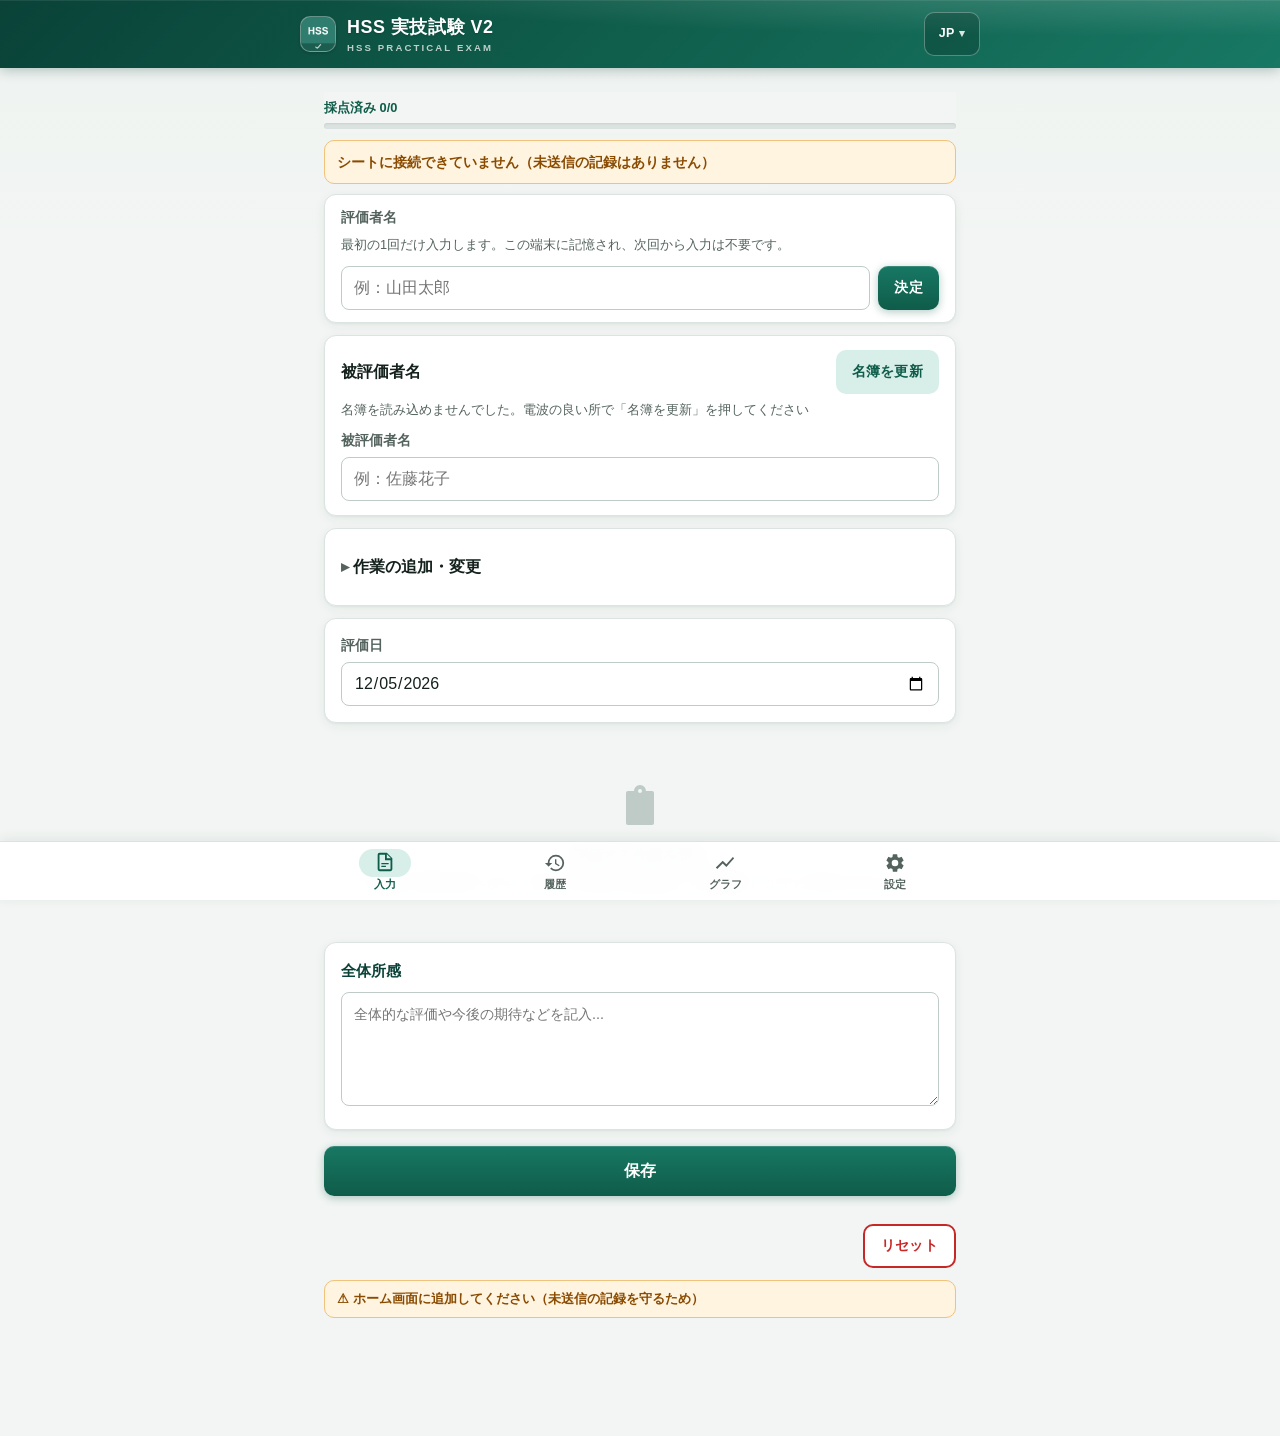
==== commit f729a82d: "fix: 監査で見つかった記録の消失・取り違えを修正し、送信に合言葉を必須化 - やり直しは全作業を採点してから保存（部分保存・作業を外すのを禁止）＝前回の残りの作業が集計から消えない - 編集の更新" ====
--- a/index.html
+++ b/index.html
@@ -47,6 +47,7 @@
 
 <div class="ebar" id="editBar">
   <span data-t="editingBanner">編集中</span>
+  <button onclick="redoFromEdit()" data-t="btnRedo">やり直し（新しく採点）</button>
   <button onclick="cancelEdit()" data-t="cancelEdit">取消</button>
 </div>
 
@@ -79,13 +80,12 @@
       <h3 data-t="labelEvaluatee">被評価者名</h3>
       <button class="b b3 b-slim" onclick="reloadRoster()" data-t="btnReload">名簿を更新</button>
     </div>
-    <p id="eeLead" class="ee-lead" hidden></p>
     <div id="eeFarms" class="efarms" role="group" aria-label="Farm"></div>
     <div id="eeFindBox" class="ee-find" hidden>
       <input type="search" id="eeFind" data-ph="eeFindPh" placeholder="名前で探す" aria-label="Search" autocomplete="off" enterkeyhint="search">
     </div>
     <div id="eeTabs" class="eetabs" role="group" aria-label="Evaluatee"></div>
-    <p id="eeNote" class="wsel-hint" aria-live="polite"></p>
+    <p id="eeNote" class="wsel-hint" aria-live="polite" hidden></p>
     <p id="eeWarn" class="eewarn" role="status" hidden></p>
     <button type="button" id="eeAdd" class="b b3 b-slim ee-add" onclick="openManualEe()" data-t="eeAddManual" hidden>＋ 名簿にない人を入力</button>
     <div id="eeManual" class="ee-manual">
@@ -119,13 +119,14 @@
     <h3 id="fOvLbl" data-t="overall">全体所感</h3>
     <textarea id="fOv" class="oata" rows="4" data-ph="phOv" aria-labelledby="fOvLbl" placeholder="全体的な評価や今後の期待などを記入..."></textarea>
   </div>
-  <div class="bg">
+  <!-- 保存は全幅。リセット（全採点が消える）は離して小さく＝手袋での誤タップを防ぐ -->
+  <div class="bg bg-save">
     <button class="b b1" id="btnSave" onclick="doSave()" data-t="btnSave">保存</button>
-    <button class="b b2" onclick="doReset()" data-t="btnReset">リセット</button>
-  </div>
+  </div>
+  <div class="bg-reset"><button class="b b2 b-slim" onclick="doReset()" data-t="btnReset">リセット</button></div>
   <!-- ホーム画面から起動していない時の案内（Safari はホーム画面に無いサイトの保存を7日で消す）。
        名簿の1人目が初期画面に入るよう、入力タブでは末尾に置く（設定タブにも同じ案内） -->
-  <p id="a2hsBar" class="a2hsbar mt12" data-t="a2hs" hidden>ホーム画面に追加してください（圏外の豚舎で使うため）。</p>
+  <details id="a2hsBar" class="a2hsbar mt12" hidden><summary data-t="a2hs">⚠ ホーム画面に追加してください（未送信の記録を守るため）</summary><span data-t="a2hsSteps"></span></details>
 </div>
 
 <!-- 履歴 -->
@@ -157,6 +158,8 @@
   <div class="cfg-blk">
     <label for="cfgUrl" data-t="sheetUrlLbl">記録用スプレッドシートの送信先URL（GAS …/exec）</label>
     <input type="url" id="cfgUrl" inputmode="url" autocomplete="off" placeholder="https://script.google.com/macros/s/…/exec">
+    <label for="cfgTok" class="mt12" data-t="tokLbl">合言葉</label>
+    <input type="text" id="cfgTok" autocomplete="off" autocapitalize="off" spellcheck="false">
     <div class="mt12"><button class="b b1 b-full" onclick="saveSheetUrl()" data-t="btnSaveUrl">送信先を保存して接続確認</button></div>
   </div>
   <div class="cfg-blk">
@@ -176,7 +179,6 @@
     <p class="cfg-hint" data-t="aboutHint">評価項目（各作業5種目・レベル1〜5基準）は睦沢農場「業務の目的と注意点」と現場マニュアルに基づいています。項目の変更はアプリ更新で行います。</p>
     <p class="cfg-hint" id="dataVer"></p>
     <p class="cfg-hint" id="storeSt"></p>
-    <p class="a2hsbar" data-t="a2hs" hidden>ホーム画面に追加してください（圏外の豚舎で使うため）。</p>
   </div>
 </div>
 
--- a/v2.css
+++ b/v2.css
@@ -37,8 +37,8 @@
 .wshd-ct{font-size:.8rem;font-weight:800;background:#fff;color:#0f5a49;border-radius:999px;padding:2px 9px;font-variant-numeric:tabular-nums;white-space:nowrap}
 .wshd-ct.full{background:#e3f5ec}
 .wsub{display:flex;align-items:flex-start;gap:8px;margin:0 2px 12px;padding:0 4px}
-.wsub-nm{flex:1;min-width:0;font-size:.85rem;font-weight:700;color:var(--sub,#54635d);line-height:1.4;overflow-wrap:anywhere}
-.wsub-cat{font-weight:500}
+
+
 .wshd-skip{flex:none;margin-left:auto;min-height:var(--tap,44px);max-width:48%;padding:4px 10px;border-radius:8px;border:1.5px solid var(--brand,#177863);background:#fff;color:var(--brand,#177863);font:inherit;font-size:.78rem;font-weight:700;cursor:pointer;line-height:1.25;text-align:center}
 .wshd-skip:focus-visible{outline:3px solid #f0a500;outline-offset:2px}
 #cards .ec{scroll-margin-top:calc(var(--stk,96px) + 64px)}
@@ -54,6 +54,10 @@
 .wnav-c.done{border-color:#c9d0cd;background:#dde2e0;color:#56625d;cursor:default}
 .wnav-c.done .wnav-ct{color:#fff;background:#56625d}
 .wnav-c:focus-visible{outline:3px solid #f0a500;outline-offset:2px}
+/* やり直し（同じ試験期間に済んでいる作業を選び直した）: 前回の日付と点 */
+.wnav-c.redo{border-color:#b86e00}
+.wnav-prev{flex:none;font-size:.72rem;font-weight:700;color:#7a4a00;white-space:nowrap}
+.wsub-prev{display:inline-block;font-size:.78rem;font-weight:700;color:#7a4a00;background:#fff1d6;border-radius:6px;padding:0 6px}
 .wchk-dn{flex:none;margin-left:auto;font-size:.72rem;font-weight:800;color:#fff;background:#56625d;border-radius:999px;padding:1px 8px}
 .eetab.part{border-color:#f0a500;background:#fff8ea}
 .eetab-pt{display:inline-block;margin-right:2px;padding:0 6px;border-radius:8px;background:#f0a500;color:#3d2400;font-weight:800}
@@ -139,8 +143,8 @@
 details.wsel>summary::-webkit-details-marker{display:none}
 details.wsel>summary h3::before{content:'▸ ';color:var(--sub,#54635d)}
 details.wsel[open]>summary h3::before{content:'▾ '}
-.evbox label,.ee-manual label,#pgCfg label[for=cfgUrl]{display:block;font-size:.85rem;font-weight:700;color:var(--sub);margin-bottom:5px}
-.evbox input,.ee-manual input,#cfgUrl{width:100%;min-height:var(--tap,44px);padding:10px 12px;border:1.5px solid var(--bdr-strong,#b9c7c1);border-radius:var(--r-sm,8px);font-size:16px;font-family:inherit;outline:0;background:#fff;color:var(--txt,#1d2a25)}
+.evbox label,.ee-manual label,#pgCfg label[for=cfgUrl],#pgCfg label[for=cfgTok],#pgCfg label[for=cfgExamStart]{display:block;font-size:.85rem;font-weight:700;color:var(--sub);margin-bottom:5px}
+.evbox input,.ee-manual input,#cfgUrl,#cfgTok,#cfgExamStart{width:100%;min-height:var(--tap,44px);padding:10px 12px;border:1.5px solid var(--bdr-strong,#b9c7c1);border-radius:var(--r-sm,8px);font-size:16px;font-family:inherit;outline:0;background:#fff;color:var(--txt,#1d2a25)}
 .evbox input:focus,.ee-manual input:focus,#cfgUrl:focus{border-color:var(--pri,#177863);box-shadow:0 0 0 3px var(--pri-l,rgba(23,120,99,.15))}
 .ee-manual{margin-top:8px}
 /* トースト：長い文も切らずに折り返す（スマホ幅で全文が読めるように） */
@@ -150,6 +154,7 @@
 .eecur{margin:0 2px 10px;padding:8px 12px;border-radius:10px;background:rgba(23,120,99,.08);border:1px solid rgba(23,120,99,.3);color:#0f5a49;font-size:.9rem;font-weight:700;line-height:1.4;overflow-wrap:anywhere}
 .eecur[hidden]{display:none}
 .eecur b{font-weight:800}
+.eecur-redo{display:inline-block;margin-left:4px;padding:1px 8px;border-radius:999px;background:#fff1d6;color:#7a4a00;border:1px solid #e0a54a;font-size:.8rem;font-weight:800;white-space:nowrap}
 
 /* 未採点の印（保存を押した時に見つかった漏れ）: 点を付けるまで残す。色だけに頼らず「⚠ 未採点」の文字と太い赤枠 */
 .miss-bd{display:none}
@@ -176,3 +181,16 @@
 /* R18: 最初の操作の案内（名簿の先頭）・評価者名が未確定の時の目印 */
 .ee-lead{margin:0 0 6px;padding:3px 8px;border-radius:var(--r-sm,8px);background:var(--pri-l,rgba(23,120,99,.12));color:var(--pri,#177863);font-weight:700;font-size:.8rem;line-height:1.4}
 .evbox.ev-need{outline:2px solid var(--pri,#177863);outline-offset:2px}
+
+/* 2026-10-06 監査対応 */
+#pgCfg label[for=cfgTok]{margin-top:12px}
+#cfgExamStart{display:block}
+.cfg-blk:first-child{margin-top:0;border-top:0;padding-top:0}   /* 設定タブの先頭に区切り線と空白だけが出ない */
+.bg-save .b{flex:1}
+.bg-reset{display:flex;justify-content:flex-end;margin:28px 0 8px}   /* 保存から離す（すき間 28px） */
+.a2hsbar>summary{cursor:pointer;font-weight:700;list-style:none}
+.a2hsbar>summary::-webkit-details-marker{display:none}
+.a2hsbar>span{display:block;margin-top:6px}
+/* 点数ボタン: 手袋でも隣を押しにくいすき間・読める段階名 */
+.sr{gap:clamp(5px,1.4vw,10px)}
+html[lang=ja] .sb .sl{font-size:clamp(.7rem,3vw,.8rem);font-weight:700}   /* 日本語の段階名は3字前後なので大きくできる（他の言語は語の途中で折れない大きさのまま） */
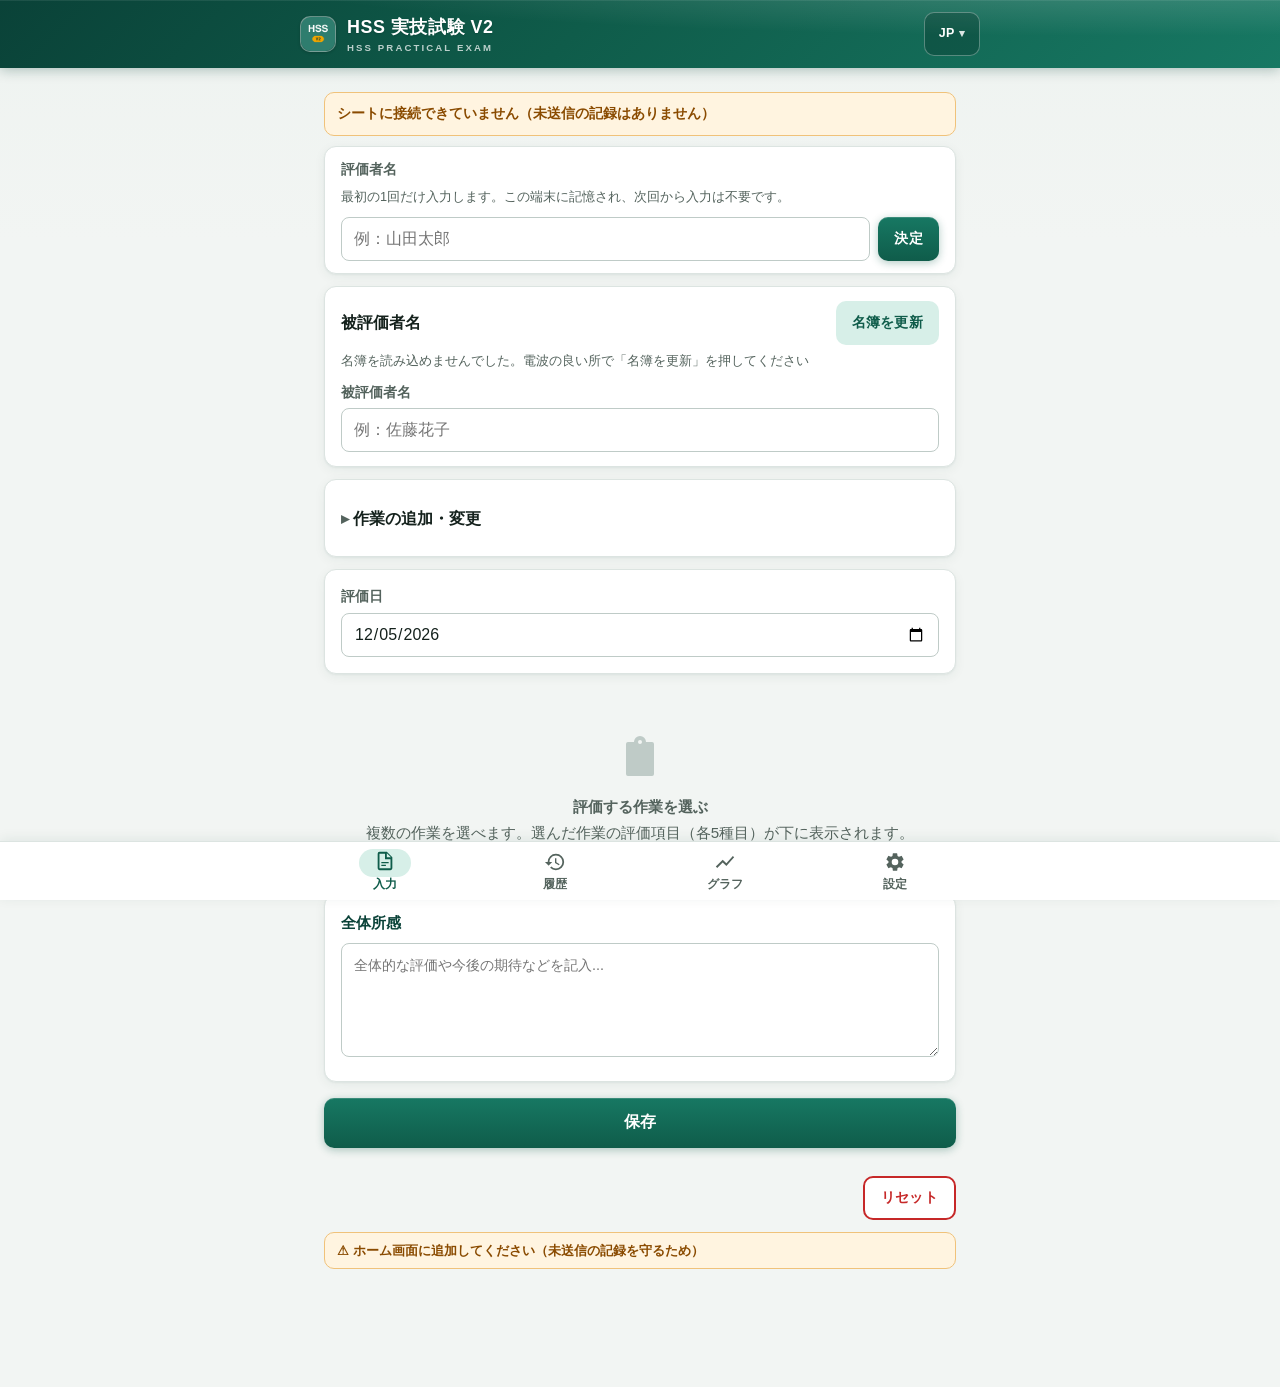
==== commit 2cb90aa8: "fix(ui): 監査の細かい改善を全件反映（採点画面・読み上げ・多言語・保存の堅牢化） - 採点: コメント欄は「＋ コメント」で開く・初回の点で次の未採点へ送る・基準は点数の下に開く・貼り付く帯に" ====
--- a/index.html
+++ b/index.html
@@ -29,7 +29,7 @@
   </div>
   <!-- 言語切替: 今の言語だけを出す1ボタン → 押すと4言語のメニュー（採点の途中では変えないので幅を取らせない） -->
   <div class="lsw">
-    <button type="button" id="lswBtn" class="lsw-btn" onclick="toggleLangMenu()" aria-haspopup="true" aria-expanded="false" aria-controls="lswMenu" aria-label="Language: 日本語"><span id="lswCur">JP</span><span class="lsw-car" aria-hidden="true">▾</span></button>
+    <button type="button" id="lswBtn" class="lsw-btn" onclick="toggleLangMenu()" aria-expanded="false" aria-controls="lswMenu" aria-label="Language: 日本語"><span id="lswCur">JP</span><span class="lsw-car" aria-hidden="true">▾</span></button>
     <div id="lswMenu" class="lsw-menu" role="group" aria-label="Language" hidden>
       <button type="button" class="on" onclick="setLang('ja')" aria-pressed="true" lang="ja" data-code="JP">JP<span class="lsw-nm">日本語</span></button>
       <button type="button" onclick="setLang('en')" aria-pressed="false" lang="en" data-code="EN">EN<span class="lsw-nm">English</span></button>
@@ -53,7 +53,7 @@
 
 <!-- 入力 -->
 <div id="pgIn" class="pg on">
-  <div class="prog" id="prog"><div class="prog-b" id="progB" role="progressbar" aria-valuemin="0" aria-valuemax="0" aria-valuenow="0"><div class="prog-f" id="progF"></div></div><span class="prog-t" id="progT"></span><button type="button" id="missNext" class="miss-next" onclick="missNext()" hidden></button></div>
+  <div class="prog" id="prog"><div class="prog-b" id="progB" role="progressbar" aria-valuemin="0" aria-valuemax="0" aria-valuenow="0"><div class="prog-f" id="progF"></div></div><span class="prog-who" id="progWho" hidden></span><span class="prog-t" id="progT"></span><button type="button" id="missNext" class="miss-next" onclick="missNext()" hidden></button></div>
 
   <div id="syncBar" class="syncbar" role="status" aria-live="polite"></div>
 
@@ -80,7 +80,7 @@
       <h3 data-t="labelEvaluatee">被評価者名</h3>
       <button class="b b3 b-slim" onclick="reloadRoster()" data-t="btnReload">名簿を更新</button>
     </div>
-    <div id="eeFarms" class="efarms" role="group" aria-label="Farm"></div>
+    <div class="efarms-wrap"><div id="eeFarms" class="efarms" role="group" aria-label="Farm"></div><span class="efarms-more" id="eeFarmsMore" aria-hidden="true" hidden>›</span></div>
     <div id="eeFindBox" class="ee-find" hidden>
       <input type="search" id="eeFind" data-ph="eeFindPh" placeholder="名前で探す" aria-label="Search" autocomplete="off" enterkeyhint="search">
     </div>
--- a/v2.css
+++ b/v2.css
@@ -194,3 +194,37 @@
 /* 点数ボタン: 手袋でも隣を押しにくいすき間・読める段階名 */
 .sr{gap:clamp(5px,1.4vw,10px)}
 html[lang=ja] .sb .sl{font-size:clamp(.7rem,3vw,.8rem);font-weight:700}   /* 日本語の段階名は3字前後なので大きくできる（他の言語は語の途中で折れない大きさのまま） */
+
+/* 2026-10-06 細かい改善（第2弾） */
+/* コメントは「＋ コメント」で開く（書いてあれば開いたまま）・基準は点数の下に開く */
+.ec:not(.cm-open) .clbl,.ec:not(.cm-open) textarea{display:none}
+.ec.cm-open .cm-add{display:none}
+.ec-tools{display:flex;gap:8px;align-items:stretch;margin:2px 0 8px}
+.ec-tools .crit-tg{flex:1;margin:0}
+.cm-add{flex:none;min-height:44px;padding:6px 14px;border:1.5px dashed var(--bdr-strong,#b9c7c1);border-radius:10px;background:#fff;color:var(--sub,#54635d);font:inherit;font-size:.85rem;font-weight:700;cursor:pointer}
+.cm-add:focus-visible{outline:3px solid #f0a500;outline-offset:2px}
+/* 採点中の人（貼り付く進捗の帯に） */
+.prog-who{flex:0 1 auto;min-width:0;max-width:45%;font-size:.85rem;font-weight:800;color:#0f5a49;white-space:nowrap;overflow:hidden;text-overflow:ellipsis}
+.prog-who.edit{color:#8a4b00}
+.prog[hidden]{display:none}
+.eecur.edit{background:#fff4e0;border-color:#e0a54a;color:#7a4a00}
+/* 見出しの番号・送信済みの文字のコントラスト（4.5:1 以上） */
+.wshd-no{background:rgba(0,0,0,.3);font-size:.78rem}
+.syncbar.ok{color:#0f5c4a}
+/* 12px 未満の文字をなくす */
+.tabs button{font-size:.75rem}
+.ec .en{font-size:.78rem}
+.fchip-ct,.wchk-no{font-size:.76rem}
+/* キーボードで進んだ先が、貼り付く帯・下のタブの裏に隠れない */
+html{scroll-padding-top:calc(var(--stk,96px) + 8px);scroll-padding-bottom:calc(84px + env(safe-area-inset-bottom,0px))}
+/* 農場チップが横に続くことを示す › */
+.efarms-wrap{position:relative}
+.efarms-more{position:absolute;right:0;top:8px;bottom:2px;display:flex;align-items:center;padding:0 2px 0 10px;font-size:1.4rem;font-weight:800;color:var(--brand,#177863);pointer-events:none;background:linear-gradient(90deg,transparent,var(--card,#fff) 45%)}
+.efarms-more[hidden]{display:none}
+/* 画面拡大（幅が極端に狭い）時は点数ボタンを2段に・作業名を折り返す */
+@media (max-width:300px){
+  .sr{flex-wrap:wrap}
+  .sb{flex:1 0 30%;min-width:44px}
+  .wshd-nm{white-space:normal}
+  .wnav{flex-wrap:wrap}
+}
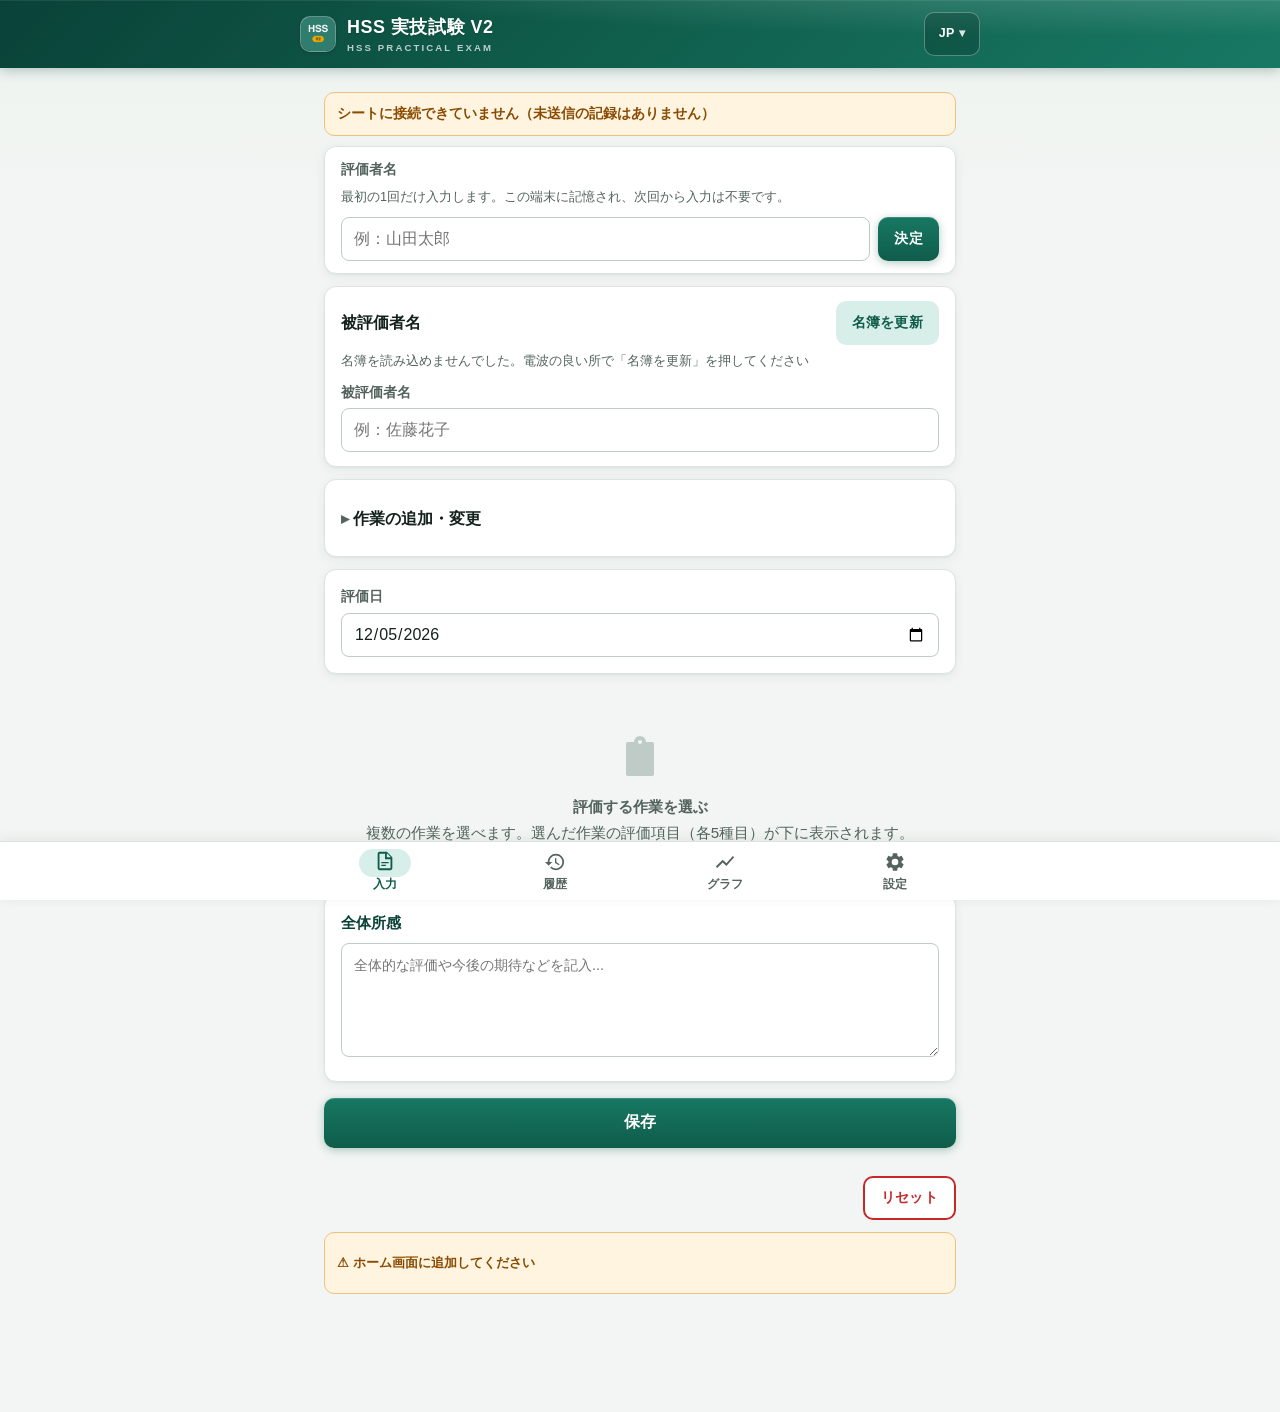
==== commit 52f4611c: "fix: 独立監査11回で見つかった記録の消失・取り違え・画面の問題を全件修正（収束まで） - 送信: 本文が止まる応答も期限で打ち切る／版（ver）で古い版の上書きを拒否／二重採点（dups）を知ら" ====
--- a/index.html
+++ b/index.html
@@ -30,7 +30,7 @@
   <!-- 言語切替: 今の言語だけを出す1ボタン → 押すと4言語のメニュー（採点の途中では変えないので幅を取らせない） -->
   <div class="lsw">
     <button type="button" id="lswBtn" class="lsw-btn" onclick="toggleLangMenu()" aria-expanded="false" aria-controls="lswMenu" aria-label="Language: 日本語"><span id="lswCur">JP</span><span class="lsw-car" aria-hidden="true">▾</span></button>
-    <div id="lswMenu" class="lsw-menu" role="group" aria-label="Language" hidden>
+    <div id="lswMenu" class="lsw-menu" role="group" aria-label="Language" data-aria="ariaLang" hidden>
       <button type="button" class="on" onclick="setLang('ja')" aria-pressed="true" lang="ja" data-code="JP">JP<span class="lsw-nm">日本語</span></button>
       <button type="button" onclick="setLang('en')" aria-pressed="false" lang="en" data-code="EN">EN<span class="lsw-nm">English</span></button>
       <button type="button" onclick="setLang('vi')" aria-pressed="false" lang="vi" data-code="VI">VI<span class="lsw-nm">Tiếng Việt</span></button>
@@ -80,11 +80,11 @@
       <h3 data-t="labelEvaluatee">被評価者名</h3>
       <button class="b b3 b-slim" onclick="reloadRoster()" data-t="btnReload">名簿を更新</button>
     </div>
-    <div class="efarms-wrap"><div id="eeFarms" class="efarms" role="group" aria-label="Farm"></div><span class="efarms-more" id="eeFarmsMore" aria-hidden="true" hidden>›</span></div>
+    <div class="efarms-wrap"><div id="eeFarms" class="efarms" role="group" aria-label="Farm" data-aria="ariaFarm"></div><span class="efarms-more" id="eeFarmsMore" aria-hidden="true" hidden>›</span></div>
     <div id="eeFindBox" class="ee-find" hidden>
-      <input type="search" id="eeFind" data-ph="eeFindPh" placeholder="名前で探す" aria-label="Search" autocomplete="off" enterkeyhint="search">
-    </div>
-    <div id="eeTabs" class="eetabs" role="group" aria-label="Evaluatee"></div>
+      <input type="search" id="eeFind" data-ph="eeFindPh" placeholder="名前で探す" aria-label="Search" data-aria="ariaSearch" autocomplete="off" enterkeyhint="search">
+    </div>
+    <div id="eeTabs" class="eetabs" role="group" aria-label="Evaluatee" data-aria="ariaEe"></div>
     <p id="eeNote" class="wsel-hint" aria-live="polite" hidden></p>
     <p id="eeWarn" class="eewarn" role="status" hidden></p>
     <button type="button" id="eeAdd" class="b b3 b-slim ee-add" onclick="openManualEe()" data-t="eeAddManual" hidden>＋ 名簿にない人を入力</button>
@@ -117,7 +117,7 @@
 
   <div class="cd oasec">
     <h3 id="fOvLbl" data-t="overall">全体所感</h3>
-    <textarea id="fOv" class="oata" rows="4" data-ph="phOv" aria-labelledby="fOvLbl" placeholder="全体的な評価や今後の期待などを記入..."></textarea>
+    <textarea id="fOv" class="oata" rows="4" maxlength="4000" data-ph="phOv" aria-labelledby="fOvLbl" placeholder="全体的な評価や今後の期待などを記入..."></textarea>
   </div>
   <!-- 保存は全幅。リセット（全採点が消える）は離して小さく＝手袋での誤タップを防ぐ -->
   <div class="bg bg-save">
@@ -189,7 +189,7 @@
 <div class="toast" id="toast" role="status" aria-live="polite"></div>
 
 <!-- タブ -->
-<nav class="tabs" aria-label="Main">
+<nav class="tabs" aria-label="Main" data-aria="ariaMain">
   <button class="on" data-pg="pgIn" onclick="swTab(this)">
     <svg viewBox="0 0 24 24"><path d="M14 2H6a2 2 0 0 0-2 2v16a2 2 0 0 0 2 2h12a2 2 0 0 0 2-2V8l-6-6zM14 3.5L18.5 8H14V3.5zM6 20V4h6v6h6v10H6z"/><path d="M8 13h8v1.5H8zM8 16h5v1.5H8z"/></svg>
     <span data-t="tabIn">入力</span>
--- a/styles.css
+++ b/styles.css
@@ -94,7 +94,7 @@
   transition:background .15s;
 }
 .lsw-btn:hover,.lsw-btn[aria-expanded="true"]{background:rgba(255,255,255,.16)}
-.lsw-car{font-size:.7rem;opacity:.85}
+.lsw-car{font-size:.75rem;opacity:.85}
 .lsw-menu{
   position:absolute;right:0;top:calc(100% + 6px);z-index:120;min-width:196px;
   display:flex;flex-direction:column;gap:2px;padding:4px;
@@ -173,7 +173,7 @@
   border-bottom:2px solid var(--pri);
 }
 .stit::before{content:"";width:5px;height:1.05em;border-radius:3px;background:linear-gradient(180deg,var(--pri),var(--pri-d));align-self:center;flex-shrink:0}
-.stit .stit-sub{font-size:.72rem;color:var(--sub);font-weight:600;margin-left:4px}
+.stit .stit-sub{font-size:.75rem;color:var(--sub);font-weight:600;margin-left:4px}
 
 /* ---------- 6. メタ入力・所感 ---------- */
 .meta label{display:block;font-size:.85rem;font-weight:700;color:var(--sub);margin-bottom:5px}
@@ -200,7 +200,7 @@
 /* ---------- 7. 評価カード・採点 ---------- */
 .ec{border-left:4px solid var(--bdr-strong);transition:border-color .3s,box-shadow .3s}
 .ec.scored{border-left-color:var(--pri)}
-.ec .en{font-size:.72rem;font-weight:700;color:var(--pri);letter-spacing:.1em;font-variant-numeric:tabular-nums}
+.ec .en{font-size:.75rem;font-weight:700;color:var(--pri);letter-spacing:.1em;font-variant-numeric:tabular-nums}
 .ec .enm{font-size:1.04rem;font-weight:700;margin:4px 0;line-height:1.45}
 .ec .ed{font-size:.82rem;color:var(--sub);margin-bottom:12px;line-height:1.55}
 
@@ -460,7 +460,7 @@
 }
 .tabs button{
   flex:1;min-height:58px;padding:9px 2px 7px;border:none;background:0;
-  font-size:.7rem;font-weight:600;font-family:inherit;color:var(--sub);cursor:pointer;
+  font-size:.75rem;font-weight:600;font-family:inherit;color:var(--sub);cursor:pointer;
   display:flex;flex-direction:column;align-items:center;justify-content:center;gap:3px;
   transition:color .15s;position:relative;
 }
@@ -484,7 +484,7 @@
 @media(min-width:640px){
   .pg{padding:24px}
   .sb{min-height:62px;font-size:1.25rem}
-  .sb .sl{font-size:.72rem}
+  .sb .sl{font-size:.75rem}
   .hdr h1{font-size:1.12rem}
   .hdr{padding:12px 24px}
 }
--- a/v2.css
+++ b/v2.css
@@ -24,7 +24,7 @@
 .wchk:hover{background:var(--bg3,#eef2f0)}
 .wchk.on{background:rgba(23,120,99,.08);border-color:rgba(23,120,99,.35)}
 .wchk input{width:20px;height:20px;accent-color:var(--brand,#177863);flex:none}
-.wchk-no{font-size:.7rem;font-weight:700;color:var(--sub,#54635d);background:var(--bg3,#eef2f0);border-radius:6px;padding:2px 6px;flex:none;min-width:26px;text-align:center}
+.wchk-no{font-size:.75rem;font-weight:700;color:var(--sub,#54635d);background:var(--bg3,#eef2f0);border-radius:6px;padding:2px 6px;flex:none;min-width:26px;text-align:center}
 .wchk.on .wchk-no{color:#fff;background:var(--brand,#177863)}
 .wchk-nm{font-size:.9rem}
 
@@ -56,18 +56,18 @@
 .wnav-c:focus-visible{outline:3px solid #f0a500;outline-offset:2px}
 /* やり直し（同じ試験期間に済んでいる作業を選び直した）: 前回の日付と点 */
 .wnav-c.redo{border-color:#b86e00}
-.wnav-prev{flex:none;font-size:.72rem;font-weight:700;color:#7a4a00;white-space:nowrap}
+.wnav-prev{flex:none;font-size:.75rem;font-weight:700;color:#7a4a00;white-space:nowrap}
 .wsub-prev{display:inline-block;font-size:.78rem;font-weight:700;color:#7a4a00;background:#fff1d6;border-radius:6px;padding:0 6px}
-.wchk-dn{flex:none;margin-left:auto;font-size:.72rem;font-weight:800;color:#fff;background:#56625d;border-radius:999px;padding:1px 8px}
+.wchk-dn{flex:none;margin-left:auto;font-size:.75rem;font-weight:800;color:#fff;background:#56625d;border-radius:999px;padding:1px 8px}
 .eetab.part{border-color:#f0a500;background:#fff8ea}
 .eetab-pt{display:inline-block;margin-right:2px;padding:0 6px;border-radius:8px;background:#f0a500;color:#3d2400;font-weight:800}
 .eetab.part.on{border-color:var(--brand,#177863);background:var(--brand,#177863)}
 .eetab.on .eetab-pt{background:#fff;color:#0f5a49}
-.wshd-no{font-size:.72rem;font-weight:700;background:rgba(255,255,255,.2);border-radius:6px;padding:2px 8px;letter-spacing:.03em}
+.wshd-no{font-size:.75rem;font-weight:700;background:rgba(255,255,255,.2);border-radius:6px;padding:2px 8px;letter-spacing:.03em}
 .wshd-nm{font-weight:800;font-size:1.02rem;flex:1 1 auto;min-width:0;white-space:nowrap;overflow:hidden;text-overflow:ellipsis}
 .wshd-no{flex:none;white-space:nowrap}
 .wshd-ct{flex:none}
-.wshd-cat{font-size:.72rem;opacity:.85}
+.wshd-cat{font-size:.75rem;opacity:.85}
 
 /* 詳細モーダルの作業グループ見出し */
 .dwh{display:flex;align-items:center;justify-content:space-between;gap:8px;margin:14px 0 6px;padding:6px 10px;border-radius:8px;background:var(--bg3,#eef2f0);font-weight:700}
@@ -80,7 +80,7 @@
 .syncbar.warn{background:#fff4e0;color:#8a4b00;border:1px solid #f0c27a}
 .syncbar.busy{background:var(--bg3,#eef2f0);color:var(--sub,#54635d)}
 .syncbar.off{background:var(--bg3,#eef2f0);color:var(--sub,#54635d);font-weight:500}
-.snt{font-size:.72rem;font-weight:700;border-radius:6px;padding:1px 6px;margin-left:4px;white-space:nowrap}
+.snt{font-size:.75rem;font-weight:700;border-radius:6px;padding:1px 6px;margin-left:4px;white-space:nowrap}
 .snt.ok{color:var(--brand,#177863);background:rgba(23,120,99,.1)}
 .snt.ng{color:#8a4b00;background:#fff4e0}
 
@@ -101,7 +101,7 @@
 .efarms::-webkit-scrollbar{display:none}
 .efarms:empty{display:none}
 .fchip{flex:none;display:inline-flex;align-items:center;gap:6px;min-height:44px;padding:6px 12px;border-radius:999px;border:1.5px solid var(--line,#d5dfdb);background:var(--bg2,#fff);color:inherit;font:inherit;font-size:.9rem;font-weight:700;cursor:pointer;white-space:nowrap}
-.fchip-ct{font-size:.72rem;font-weight:800;color:#8a4b00;background:#fff1d6;border-radius:999px;padding:1px 7px}
+.fchip-ct{font-size:.75rem;font-weight:800;color:#8a4b00;background:#fff1d6;border-radius:999px;padding:1px 7px}
 .fchip-ct.zero{color:var(--brand,#177863);background:rgba(23,120,99,.12)}
 .fchip.on{border-color:var(--brand,#177863);background:var(--brand,#177863);color:#fff}
 .fchip.on .fchip-ct{background:#fff;color:var(--brand,#177863)}
@@ -126,9 +126,9 @@
 .eetab.on .eetab-ok{background:#fff;color:var(--brand,#177863)}
 .eetab:focus-visible{outline:3px solid #f0a500;outline-offset:2px}
 .eegrp{grid-column:1/-1;margin:8px 0 0;padding-top:8px;border-top:1px dashed #c9d0cd;font-size:.8rem;font-weight:800;color:#56625d}
-.eetab-cm{display:inline-block;margin-left:4px;padding:0 6px;border-radius:8px;background:#e6f2ee;color:#0f5a49;font-size:.7rem;font-weight:800}
+.eetab-cm{display:inline-block;margin-left:4px;padding:0 6px;border-radius:8px;background:#e6f2ee;color:#0f5a49;font-size:.75rem;font-weight:800}
 .eetab.on .eetab-cm{background:rgba(255,255,255,.9)}
-.eetab-unk{max-width:100%;font-size:.72rem;font-weight:800;color:#8a3b00;background:#fff3e0;border-radius:6px;padding:1px 6px;overflow-wrap:anywhere}
+.eetab-unk{max-width:100%;font-size:.75rem;font-weight:800;color:#8a3b00;background:#fff3e0;border-radius:6px;padding:1px 6px;overflow-wrap:anywhere}
 .eewarn{margin:6px 0 0;padding:8px 10px;border-radius:8px;background:#fff3e0;border:1px solid #f0a500;color:#6b3400;font-size:.82rem;font-weight:700;line-height:1.45;overflow-wrap:anywhere}
 .eewarn[hidden]{display:none}
 .eenote-stale{padding:6px 10px;border-radius:8px;background:#fff3e0;border:1px solid #f0a500;color:#6b3400!important;font-weight:700}
@@ -158,7 +158,7 @@
 
 /* 未採点の印（保存を押した時に見つかった漏れ）: 点を付けるまで残す。色だけに頼らず「⚠ 未採点」の文字と太い赤枠 */
 .miss-bd{display:none}
-.ec.miss{border:3px solid var(--s1,#c62828);border-left-width:6px;box-shadow:0 0 0 2px var(--s1-l,#fdecea),var(--sh);animation:shake .4s}
+.ec.miss{border-color:var(--s1,#c62828);border-left-color:var(--s1,#c62828);box-shadow:0 0 0 3px var(--s1,#c62828),0 0 0 6px var(--s1-l,#fdecea),var(--sh);animation:shake .4s}   /* 枠の太さは変えない（中の点数ボタンが狭くなって段階名が語の途中で折れないように）＝太い赤は外側の影で */
 .ec.miss .miss-bd{display:inline-block;margin:2px 0 4px;padding:2px 10px;border-radius:999px;background:var(--s1,#c62828);color:#fff;font-size:.8rem;font-weight:800;line-height:1.5}
 .ec .sr:focus{outline:none}
 .ec .sr:focus-visible,.ec.miss .sr:focus{outline:3px solid #f0a500;outline-offset:3px;border-radius:10px}
@@ -228,3 +228,28 @@
   .wshd-nm{white-space:normal}
   .wnav{flex-wrap:wrap}
 }
+
+/* 2026-10-06 第3回監査（画面） */
+.snt{font-size:.75rem}
+.a2hsbar>summary{min-height:44px;display:flex;align-items:center}
+.wsel-cnt{white-space:nowrap}
+.fchip{max-width:78vw}
+.fchip-nm{min-width:0;white-space:nowrap;overflow:hidden;text-overflow:ellipsis}
+.fchip-ct{flex:none}
+.wshd-nm[role=button]{cursor:pointer}
+/* 段階名: 360px 以上は 12px 以上（ボタンの横の余白を詰めて、語の途中で折らない） */
+.sb{padding-left:0;padding-right:0}
+.sb .sl{font-size:var(--slfs,max(.62rem,min(3.34vw,.8rem)));letter-spacing:-.02em}
+html[lang=ja] .sb .sl{font-size:var(--slfs,max(.7rem,min(3.4vw,.82rem)))}
+
+/* 2026-10-06 第4回監査（画面） */
+.hctrl select,.chc select{min-width:0;max-width:100%;text-overflow:ellipsis}   /* 長い名前で絞り込みが画面幅を押し広げない */
+.lsw-car{font-size:.75rem}
+.wshd{cursor:pointer;min-height:44px}   /* 見出し全体（44px 以上）を押すと作業名の全文 */
+.wchk-dn{font-size:.75rem}
+
+/* 2026-10-06 第10回監査（画面） */
+.toast{overflow-wrap:anywhere;text-overflow:clip}   /* URL など区切りの無い長い語も途中で折り返して全文を見せる */
+.wnav-c.redo{flex-wrap:wrap;row-gap:2px}   /* やり直し中: 「✓済（前回…）」は2行目へ＝作業名を潰さない */
+.wnav-c.redo .wnav-prev{flex-basis:100%;white-space:normal}
+.wnav-nm{min-width:2.5em}
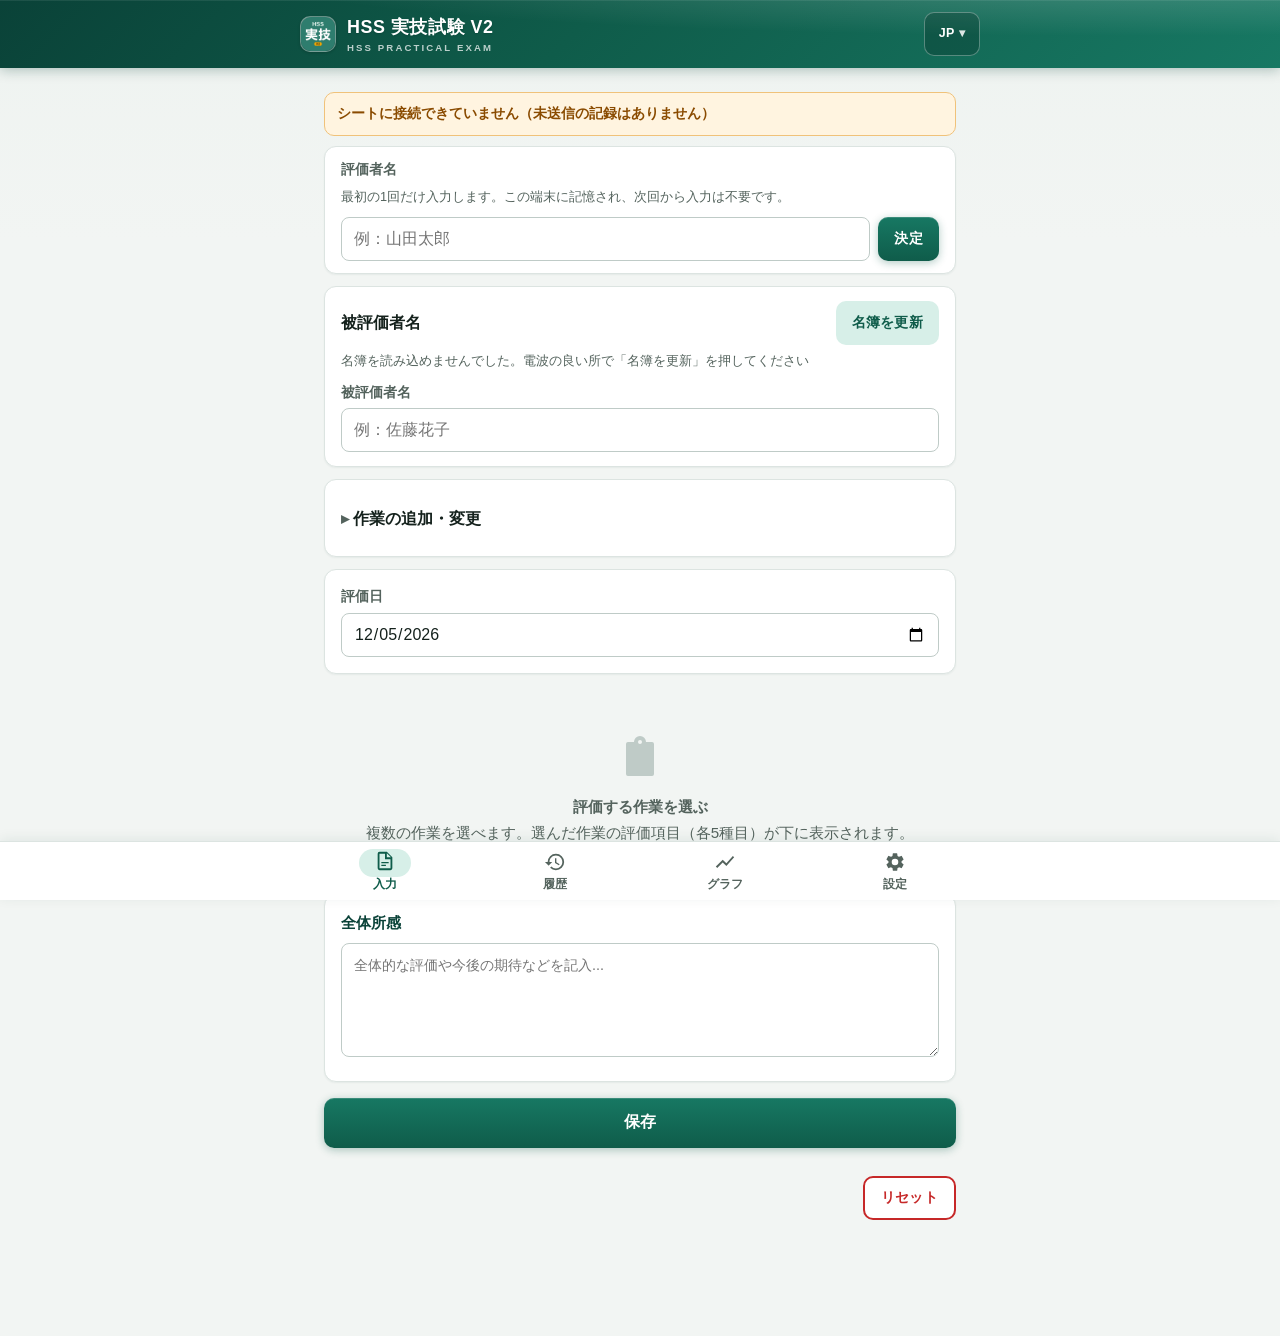
==== commit bce5bcf5: "feat(pwa): ホーム画面のアイコンを「実技」表記に変更・名前を「実技試験」に統一・v43 Co-Authored-By: Claude Opus 5.5 <noreply@anthropic." ====
--- a/index.html
+++ b/index.html
@@ -9,7 +9,7 @@
 <meta name="theme-color" content="#0f5c4a">
 <meta name="apple-mobile-web-app-capable" content="yes">
 <meta name="apple-mobile-web-app-status-bar-style" content="black-translucent">
-<meta name="apple-mobile-web-app-title" content="実技試験V2">
+<meta name="apple-mobile-web-app-title" content="実技試験">
 <link rel="manifest" href="manifest.json">
 <link rel="icon" href="icon-192.png">
 <link rel="apple-touch-icon" href="icon-192.png">
@@ -209,6 +209,7 @@
 </nav>
 
 <script src="works-v2.js"></script>
+<script src="tenant-config.js"></script>
 <script src="js/config.js"></script>
 <script src="js/util.js"></script>
 <script src="js/i18n.js"></script>
--- a/styles.css
+++ b/styles.css
@@ -36,6 +36,10 @@
   --sh-lg:0 6px 16px rgba(10,66,56,.10),0 16px 40px rgba(10,66,56,.14);
   /* タップ領域の最低寸法 */
   --tap:44px;
+  --fs-work:1.55rem;--fs-item:1.3rem;--fs-num:1.05rem;--fs-ui:.8rem;
+  --sp-1:4px;--sp-2:8px;--sp-3:12px;--sp-4:16px;--sp-5:24px;--r-pill:999px;
+  --sh-sel:0 6px 14px rgba(10,66,56,.22);--ring:0 0 0 3px #fff,0 0 0 5px var(--sc,var(--pri));
+  --ease:cubic-bezier(.2,.8,.2,1);--dur:.18s;
   /* iOS セーフエリア */
   --safe-b:env(safe-area-inset-bottom,0px);
   color-scheme:light;
@@ -91,7 +95,7 @@
   min-width:56px;min-height:44px;padding:0 10px;border-radius:10px;
   background:rgba(0,0,0,.18);border:1px solid rgba(255,255,255,.30);color:#fff;
   font:inherit;font-size:.78rem;font-weight:700;letter-spacing:.04em;cursor:pointer;
-  transition:background .15s;
+  transition:background var(--dur);
 }
 .lsw-btn:hover,.lsw-btn[aria-expanded="true"]{background:rgba(255,255,255,.16)}
 .lsw-car{font-size:.75rem;opacity:.85}
@@ -124,7 +128,7 @@
   flex:1;min-height:var(--tap);padding:12px 8px;border:none;background:#fff;
   font-size:.93rem;font-weight:700;letter-spacing:.01em;color:var(--sub);cursor:pointer;
   border-bottom:3px solid transparent;
-  transition:color .15s,border-color .15s,background .15s;
+  transition:color var(--dur),border-color var(--dur),background var(--dur);
 }
 .modebar button:hover{color:var(--pri-d);background:var(--pri-ll)}
 .modebar button.on{color:var(--pri-d);border-bottom-color:var(--pri);background:var(--pri-ll)}
@@ -140,7 +144,7 @@
   font-size:.95rem;font-weight:700;color:var(--pri-d);cursor:pointer;
   appearance:none;-webkit-appearance:none;
   box-shadow:0 1px 2px rgba(10,66,56,.06);
-  transition:background-color .15s,box-shadow .15s;
+  transition:background-color var(--dur),box-shadow var(--dur);
 }
 .barnbar select:hover{background-color:var(--pri-ll)}
 .barnbar select:focus{box-shadow:0 0 0 3px var(--pri-l)}
@@ -151,7 +155,7 @@
   align-items:center;justify-content:center;gap:10px;
 }
 .ebar.show{display:flex}
-.ebar button{background:#fff;border:1.5px solid var(--s2-tx);color:var(--s2-tx);border-radius:7px;padding:5px 14px;min-height:44px;font-size:.8rem;font-weight:700;cursor:pointer;transition:background .15s,color .15s}
+.ebar button{background:#fff;border:1.5px solid var(--s2-tx);color:var(--s2-tx);border-radius:7px;padding:5px 14px;min-height:44px;font-size:.8rem;font-weight:700;cursor:pointer;transition:background var(--dur),color var(--dur)}
 .ebar button:hover{background:var(--s2-tx);color:#fff}
 
 /* ---------- 5. ページ・カード ---------- */
@@ -181,7 +185,7 @@
   width:100%;min-height:var(--tap);padding:10px 12px;
   border:1.5px solid var(--bdr-strong);border-radius:var(--r-sm);
   font-size:1rem;font-family:inherit;margin-bottom:14px;outline:0;background:#fff;color:var(--txt);
-  transition:border-color .15s,box-shadow .15s;
+  transition:border-color var(--dur),box-shadow var(--dur);
 }
 .meta input:hover{border-color:var(--pri)}
 .meta input:focus{border-color:var(--pri);box-shadow:0 0 0 3px var(--pri-l)}
@@ -191,7 +195,7 @@
 .ec textarea,.oata{
   width:100%;padding:10px 12px;border:1.5px solid var(--bdr-strong);border-radius:var(--r-sm);
   font-size:.9rem;font-family:inherit;line-height:1.6;resize:vertical;min-height:60px;outline:0;
-  background:#fff;color:var(--txt);transition:border-color .15s,box-shadow .15s;
+  background:#fff;color:var(--txt);transition:border-color var(--dur),box-shadow var(--dur);
 }
 .ec textarea:hover,.oata:hover{border-color:var(--pri)}
 .ec textarea:focus,.oata:focus{border-color:var(--pri);box-shadow:0 0 0 3px var(--pri-l)}
@@ -211,9 +215,9 @@
   font-size:1.15rem;font-weight:700;font-variant-numeric:tabular-nums;color:var(--txt);cursor:pointer;
   display:flex;flex-direction:column;align-items:center;justify-content:center;gap:1px;
   position:relative;overflow:hidden;
-  transition:transform .12s,border-color .15s,background .15s,box-shadow .15s,color .15s;
-}
-.sb::after{content:"";position:absolute;left:0;right:0;bottom:0;height:4px;background:var(--sc,transparent);opacity:.55;transition:opacity .15s}
+  transition:transform var(--dur),border-color var(--dur),background var(--dur),box-shadow var(--dur),color var(--dur);
+}
+.sb::after{content:"";position:absolute;left:0;right:0;bottom:0;height:4px;background:var(--sc,transparent);opacity:.55;transition:opacity var(--dur)}
 .sb[data-s="5"]{--sc:var(--s5)}
 .sb[data-s="4"]{--sc:var(--s4)}
 .sb[data-s="3"]{--sc:var(--s3)}
@@ -278,7 +282,7 @@
   width:100%;min-height:44px;margin:2px 0 10px;
   background:var(--pri-ll);border:1px solid var(--pri);color:var(--pri-d);
   border-radius:var(--r-sm);padding:9px 12px;font-size:.82rem;font-weight:700;cursor:pointer;text-align:center;
-  transition:background .15s;
+  transition:background var(--dur);
 }
 .crit-tg:hover{background:var(--pri-l)}
 .crit-tg:active{transform:scale(.98)}
@@ -286,7 +290,7 @@
 .crit.open{display:block;animation:pgin .18s ease-out}
 .crit-k{padding:10px 12px;background:var(--pri-ll);font-size:.8rem;color:var(--sub);line-height:1.55;border-bottom:1px solid var(--bdr)}
 .crit-k b{color:var(--pri-dd);margin-right:6px}
-.crit-lv{display:flex;gap:10px;padding:11px 12px;border-bottom:1px solid #eef2f1;cursor:pointer;align-items:flex-start;transition:background .15s}
+.crit-lv{display:flex;gap:10px;padding:11px 12px;border-bottom:1px solid #eef2f1;cursor:pointer;align-items:flex-start;transition:background var(--dur)}
 .crit-lv:last-child{border-bottom:none}
 .crit-lv:hover{background:var(--pri-ll)}
 .crit-lv:active{background:var(--pri-l)}
@@ -300,7 +304,7 @@
 .b{
   flex:1;min-height:50px;padding:14px;border:none;border-radius:10px;
   font-size:1rem;font-weight:700;letter-spacing:.02em;font-family:inherit;cursor:pointer;
-  transition:transform .12s,background .15s,box-shadow .15s,filter .15s;
+  transition:transform var(--dur),background var(--dur),box-shadow var(--dur),filter var(--dur);
 }
 .b:active{transform:scale(.97)}
 .b1{background:linear-gradient(180deg,var(--pri) 0%,var(--pri-d) 100%);color:#fff;box-shadow:0 2px 8px rgba(15,92,74,.32),0 1px 0 rgba(255,255,255,.15) inset}
@@ -321,7 +325,7 @@
   border:1.5px solid var(--bdr-strong);border-radius:var(--r-sm);font-size:.9rem;font-family:inherit;
   background:#fff url("data:image/svg+xml;charset=utf-8,%3Csvg xmlns='http://www.w3.org/2000/svg' width='12' height='8'%3E%3Cpath d='M1 1l5 5 5-5' fill='none' stroke='%2354635d' stroke-width='2' stroke-linecap='round'/%3E%3C/svg%3E") no-repeat right 12px center;
   appearance:none;-webkit-appearance:none;outline:0;color:var(--txt);
-  transition:border-color .15s,box-shadow .15s;
+  transition:border-color var(--dur),box-shadow var(--dur);
 }
 .hctrl select:hover{border-color:var(--pri)}
 .hctrl select:focus{border-color:var(--pri);box-shadow:0 0 0 3px var(--pri-l)}
@@ -330,7 +334,7 @@
   background:var(--card);border:1px solid var(--bdr);border-radius:var(--r);
   padding:14px 16px;box-shadow:var(--sh);cursor:pointer;
   display:flex;justify-content:space-between;align-items:center;gap:10px;
-  transition:border-color .15s,box-shadow .15s,transform .12s;
+  transition:border-color var(--dur),box-shadow var(--dur),transform var(--dur);
 }
 .hi:hover{border-color:var(--pri);box-shadow:var(--sh-lg);transform:translateY(-1px)}
 .hi:active{background:var(--pri-ll);transform:scale(.99)}
@@ -364,7 +368,7 @@
 @keyframes mcin{from{opacity:0;transform:translateY(14px)}to{opacity:1;transform:none}}
 .mh{display:flex;justify-content:space-between;align-items:center;margin-bottom:16px;padding-bottom:12px;border-bottom:1px solid var(--bdr)}
 .mh h3{font-size:1.04rem;color:var(--pri-dd)}
-.mx{background:0;border:0;font-size:1.5rem;cursor:pointer;padding:4px 10px;min-width:44px;min-height:44px;color:var(--sub);border-radius:8px;line-height:1;transition:background .15s,color .15s}
+.mx{background:0;border:0;font-size:1.5rem;cursor:pointer;padding:4px 10px;min-width:44px;min-height:44px;color:var(--sub);border-radius:8px;line-height:1;transition:background var(--dur),color var(--dur)}
 .mx:hover{background:var(--bg);color:var(--txt)}
 .di{padding:10px 0;border-bottom:1px solid #eef2f1}
 .di:last-of-type{border-bottom:none}
@@ -393,7 +397,7 @@
   border:1.5px solid var(--bdr-strong);border-radius:var(--r-sm);font-size:.9rem;font-family:inherit;
   background:#fff url("data:image/svg+xml;charset=utf-8,%3Csvg xmlns='http://www.w3.org/2000/svg' width='12' height='8'%3E%3Cpath d='M1 1l5 5 5-5' fill='none' stroke='%2354635d' stroke-width='2' stroke-linecap='round'/%3E%3C/svg%3E") no-repeat right 12px center;
   appearance:none;-webkit-appearance:none;outline:0;color:var(--txt);
-  transition:border-color .15s,box-shadow .15s;
+  transition:border-color var(--dur),box-shadow var(--dur);
 }
 .chc select:hover{border-color:var(--pri)}
 .chc select:focus{border-color:var(--pri);box-shadow:0 0 0 3px var(--pri-l)}
@@ -410,27 +414,27 @@
 .cfg-sec-hdr input{
   flex:1;min-height:var(--tap);font-size:.95rem;font-weight:700;font-family:inherit;padding:8px 12px;
   border:1.5px solid var(--bdr-strong);border-radius:var(--r-sm);outline:0;color:var(--pri-dd);background:#fff;
-  transition:border-color .15s,box-shadow .15s;
+  transition:border-color var(--dur),box-shadow var(--dur);
 }
 .cfg-sec-hdr input:focus{border-color:var(--pri);box-shadow:0 0 0 3px var(--pri-l)}
 .cfg-item{background:var(--card);border:1px solid var(--bdr);border-radius:var(--r);padding:12px;margin-bottom:8px;box-shadow:var(--sh);border-left:3px solid var(--pri)}
 .cfg-item .ci-row{display:flex;gap:6px;align-items:center;margin-bottom:6px}
-.cfg-item input{flex:1;min-height:40px;padding:8px 10px;border:1.5px solid var(--bdr-strong);border-radius:6px;font-size:.9rem;font-family:inherit;outline:0;background:#fff;transition:border-color .15s,box-shadow .15s}
+.cfg-item input{flex:1;min-height:40px;padding:8px 10px;border:1.5px solid var(--bdr-strong);border-radius:6px;font-size:.9rem;font-family:inherit;outline:0;background:#fff;transition:border-color var(--dur),box-shadow var(--dur)}
 .cfg-item input:focus{border-color:var(--pri);box-shadow:0 0 0 3px var(--pri-l)}
 .cfg-item .ci-desc{font-size:.85rem;color:var(--sub)}
-.cfg-item textarea{width:100%;padding:8px 10px;border:1.5px solid var(--bdr-strong);border-radius:6px;font-size:.85rem;font-family:inherit;resize:none;min-height:40px;outline:0;color:var(--sub);background:#fff;transition:border-color .15s,box-shadow .15s}
+.cfg-item textarea{width:100%;padding:8px 10px;border:1.5px solid var(--bdr-strong);border-radius:6px;font-size:.85rem;font-family:inherit;resize:none;min-height:40px;outline:0;color:var(--sub);background:#fff;transition:border-color var(--dur),box-shadow var(--dur)}
 .cfg-item textarea:focus{border-color:var(--pri);box-shadow:0 0 0 3px var(--pri-l)}
 .ci-btns{display:flex;gap:4px;flex-shrink:0}
 .ci-btns button{
   width:44px;height:44px;border:1px solid var(--bdr-strong);border-radius:var(--r-sm);background:#fff;cursor:pointer;
-  font-size:1rem;display:flex;align-items:center;justify-content:center;color:var(--sub);transition:all .15s;
+  font-size:1rem;display:flex;align-items:center;justify-content:center;color:var(--sub);transition:all var(--dur);
 }
 .ci-btns button:hover{background:var(--pri-l);color:var(--pri-d);border-color:var(--pri)}
 .ci-btns button.del:hover{background:var(--s1-l);color:var(--s1);border-color:var(--s1)}
 .cfg-add{display:flex;gap:8px;margin-top:8px}
 .cfg-add button{
   flex:1;min-height:var(--tap);padding:10px;border:2px dashed var(--bdr-strong);border-radius:var(--r);
-  background:0;font-size:.85rem;font-weight:700;font-family:inherit;color:var(--sub);cursor:pointer;transition:all .15s;
+  background:0;font-size:.85rem;font-weight:700;font-family:inherit;color:var(--sub);cursor:pointer;transition:all var(--dur);
 }
 .cfg-add button:hover{border-color:var(--pri);color:var(--pri-d);background:var(--pri-ll)}
 .cfg-blk{margin-top:28px;border-top:1px dashed var(--bdr-strong);padding-top:18px}
@@ -462,9 +466,9 @@
   flex:1;min-height:58px;padding:9px 2px 7px;border:none;background:0;
   font-size:.75rem;font-weight:600;font-family:inherit;color:var(--sub);cursor:pointer;
   display:flex;flex-direction:column;align-items:center;justify-content:center;gap:3px;
-  transition:color .15s;position:relative;
-}
-.tabs button svg{width:22px;height:22px;fill:currentColor;transition:transform .15s;position:relative;z-index:1}
+  transition:color var(--dur);position:relative;
+}
+.tabs button svg{width:22px;height:22px;fill:currentColor;transition:transform var(--dur);position:relative;z-index:1}
 /* アクティブタブ: アイコン背後のピル */
 .tabs button::before{
   content:"";position:absolute;top:7px;left:50%;transform:translateX(-50%) scaleX(.6);
--- a/v2.css
+++ b/v2.css
@@ -12,7 +12,7 @@
 .wcat{border:1px solid var(--line,#e3eae7);border-radius:10px;margin-bottom:8px;background:var(--bg2,#fff);overflow:hidden}
 .wcat summary{display:flex;align-items:center;justify-content:space-between;gap:8px;list-style:none;cursor:pointer;padding:10px 14px;font-weight:700;min-height:44px}
 .wcat summary::-webkit-details-marker{display:none}
-.wcat summary::before{content:'▸';margin-right:6px;color:var(--sub,#54635d);transition:transform .15s}
+.wcat summary::before{content:'▸';margin-right:6px;color:var(--sub,#54635d);transition:transform var(--dur)}
 .wcat[open] summary::before{transform:rotate(90deg)}
 .wcat-nm{flex:1}
 .wcat-ct{font-size:.75rem;color:var(--sub,#54635d);background:var(--bg3,#eef2f0);border-radius:999px;padding:2px 8px}
@@ -253,3 +253,75 @@
 .wnav-c.redo{flex-wrap:wrap;row-gap:2px}   /* やり直し中: 「✓済（前回…）」は2行目へ＝作業名を潰さない */
 .wnav-c.redo .wnav-prev{flex-basis:100%;white-space:normal}
 .wnav-nm{min-width:2.5em}
+/* 試験区分（分娩舎など）: 押すと作業一式が入る */
+.wpre{display:flex;flex-wrap:wrap;align-items:center;gap:6px;margin-bottom:10px}
+.wpre-lb{width:100%;font-size:.8rem;font-weight:700;color:var(--sub,#54635d)}
+.wpre-b{display:inline-flex;align-items:center;gap:6px;min-height:44px;padding:8px 14px;border:1.5px solid var(--brand,#177863);border-radius:999px;background:var(--bg2,#fff);color:var(--brand,#177863);font-weight:700;font-size:.95rem;cursor:pointer}
+.wpre-b.on{background:var(--brand,#177863);color:#fff}
+.wpre-n{font-size:.75rem;font-weight:700;border-radius:999px;padding:1px 7px;background:var(--bg3,#eef2f0);color:var(--sub,#54635d)}
+.wpre-b.on .wpre-n{background:rgba(255,255,255,.25);color:#fff}
+
+/* ===== 2026-10-13 採点画面デザイン刷新 R1-R6（主役=種目名と選んだ点数） ===== */
+/* R1 種目名 */
+.ec .enm{font-size:var(--fs-item);font-weight:800;line-height:1.35;letter-spacing:-.01em;margin:2px 0 10px;overflow-wrap:anywhere}
+.ec .en{font-size:var(--fs-ui);opacity:.9}
+/* R4 作業の枡 */
+.wsec{border:2px solid var(--bdr);border-radius:var(--r-lg);padding:0 4px 6px;margin:0 0 18px;background:rgba(255,255,255,.55);transition:border-color var(--dur) var(--ease),box-shadow var(--dur) var(--ease)}
+.wsec:has(.ec:not(.scored)):not(.wsec:has(.ec:not(.scored))~*){border-color:var(--pri);box-shadow:0 0 0 1px var(--pri-l)}
+.wsec>.ec{padding:14px 12px}
+.wsec>.wshd{margin:0 -2px 10px;border-radius:14px;min-height:52px;padding:8px 12px;gap:8px}
+.wsec:first-child>.wshd,.wnav+.wsec>.wshd{margin-top:0}
+.wshd-nm{font-size:var(--fs-work);line-height:1.2;letter-spacing:-.01em}
+.wshd-no,.wshd-ct{font-size:var(--fs-ui)}
+#cards .ec{scroll-margin-top:calc(var(--stk,96px) + 72px)}
+/* R5 skip は画面に出さない（保険） */
+.wshd-skip{display:none}
+.wsub:empty{display:none}
+/* R2 点数ボタン */
+.sr{max-width:360px;margin:0 auto 10px;padding-top:4px}
+.sb{min-height:50px;font-size:var(--fs-num);padding:3px 0 5px;border-radius:var(--r-sm);transition:transform var(--dur) var(--ease),box-shadow var(--dur) var(--ease),background var(--dur),border-color var(--dur),color var(--dur)}
+.sb.sel{transform:translateY(-2px);box-shadow:var(--ring),var(--sh-sel);font-weight:900}
+.sb:active{transform:scale(.94)}
+html[lang=ja] .sb .sl{min-height:0}   /* R2 日本語は段階名が1行なので2行ぶんの予約をやめて高さを詰める（他言語は2行予約のまま＝高さそろえ検査） */
+@media(min-width:640px){.sb{min-height:52px;font-size:1.12rem}}
+/* R3 基準ボタン */
+.ec-tools{display:flex;gap:var(--sp-2);justify-content:space-between;align-items:center;margin:4px 0 6px}
+.ec-tools .crit-tg{flex:0 0 auto;width:auto;min-height:var(--tap);min-width:var(--tap);margin:0;padding:0 12px;font-size:var(--fs-ui);border-radius:var(--r-pill);background:transparent;border:1.5px solid var(--bdr-strong);color:var(--sub);transition:background var(--dur),border-color var(--dur),color var(--dur),transform var(--dur) var(--ease)}
+.ec-tools .crit-tg[aria-expanded="true"]{border-color:var(--pri);color:var(--pri-d);background:var(--pri-ll)}
+.cm-add{min-height:var(--tap);font-size:var(--fs-ui);border-radius:var(--r-pill)}
+.crit{border-radius:var(--r)}
+@media(max-width:300px){.wshd-nm{white-space:normal;font-size:1.2rem}}
+
+/* ===== 2026-10-14 ラウンド3 磨き込み ===== */
+/* 点数ボタン: 枠なしの薄面＋下端の中央短線。選択は細いリング */
+.sr{gap:clamp(3px,1.2vw,6px)}
+.sb{border:1.5px solid transparent;background:#f3f6f4}
+.sb:hover{background:var(--pri-ll);border-color:transparent}
+.sb::after{left:25%;right:auto;width:50%;height:3px;border-radius:3px 3px 0 0;opacity:.7}
+.sb.sel{border-color:transparent;box-shadow:0 0 0 2px #fff,0 0 0 4px var(--sc,var(--pri)),var(--sh-sel)}
+/* カード: 枠線なし・影のみ。未採点の左縦線は出さない */
+.cd{box-shadow:0 1px 2px rgba(10,66,56,.06)}
+.ec{border:0;border-left:4px solid transparent}
+.ec.scored{border-left-color:var(--pri)}
+.ec.miss{border-left-color:var(--s1,#c62828)}
+.wsec{border-width:1.5px}
+/* 作業見出し: 薄い緑面＋濃緑文字 */
+.wsec>.wshd,.wshd{background:var(--pri-ll);color:var(--pri-dd);box-shadow:0 1px 0 var(--pri-l)}
+.wshd-no{background:var(--pri-l);color:var(--pri-dd)}
+.wshd-ct,.wshd-ct.full{background:rgba(255,255,255,.7);color:var(--pri-dd)}
+.wshd-ct.full{background:var(--pri-l)}
+.wshd{flex-wrap:wrap}
+.wshd-nm{font-size:clamp(1.5rem,6.4vw,1.7rem);white-space:nowrap;overflow:hidden;text-overflow:ellipsis;flex:1 1 5em;min-width:0}   /* 1行のまま。文字が極端に大きい時だけ見出しの2行目に回って広く使う。全文は見出しを押すと出る */
+/* 基準ボタン: 枠なし・下線テキスト。コメント追加も薄く */
+.ec-tools{flex-wrap:wrap}
+.ec-tools .crit-tg,.ec-tools .crit-tg[aria-expanded="true"]{border:0;background:transparent;text-decoration:underline;text-underline-offset:3px;color:var(--sub);min-height:44px;max-width:100%}
+.ec-tools .crit-tg[aria-expanded="true"]{color:var(--pri-d)}
+.cm-add{border:1px dashed var(--bdr);background:transparent;max-width:100%;white-space:normal}
+/* 文字200%でも横にはみ出さない */
+.b-slim{max-width:100%;white-space:normal}
+.tabs button{min-width:0;overflow-wrap:anywhere;text-align:center}
+.toast{max-width:calc(100vw - 24px);max-height:30vh;overflow:auto;font-size:14px;padding:10px 16px}
+.toast.act{font-size:14px}
+.wsel-hd{flex-wrap:wrap}
+.wsel-hd h3{min-width:0;overflow-wrap:anywhere}
+@media(max-height:420px){.wshd{position:static}}
